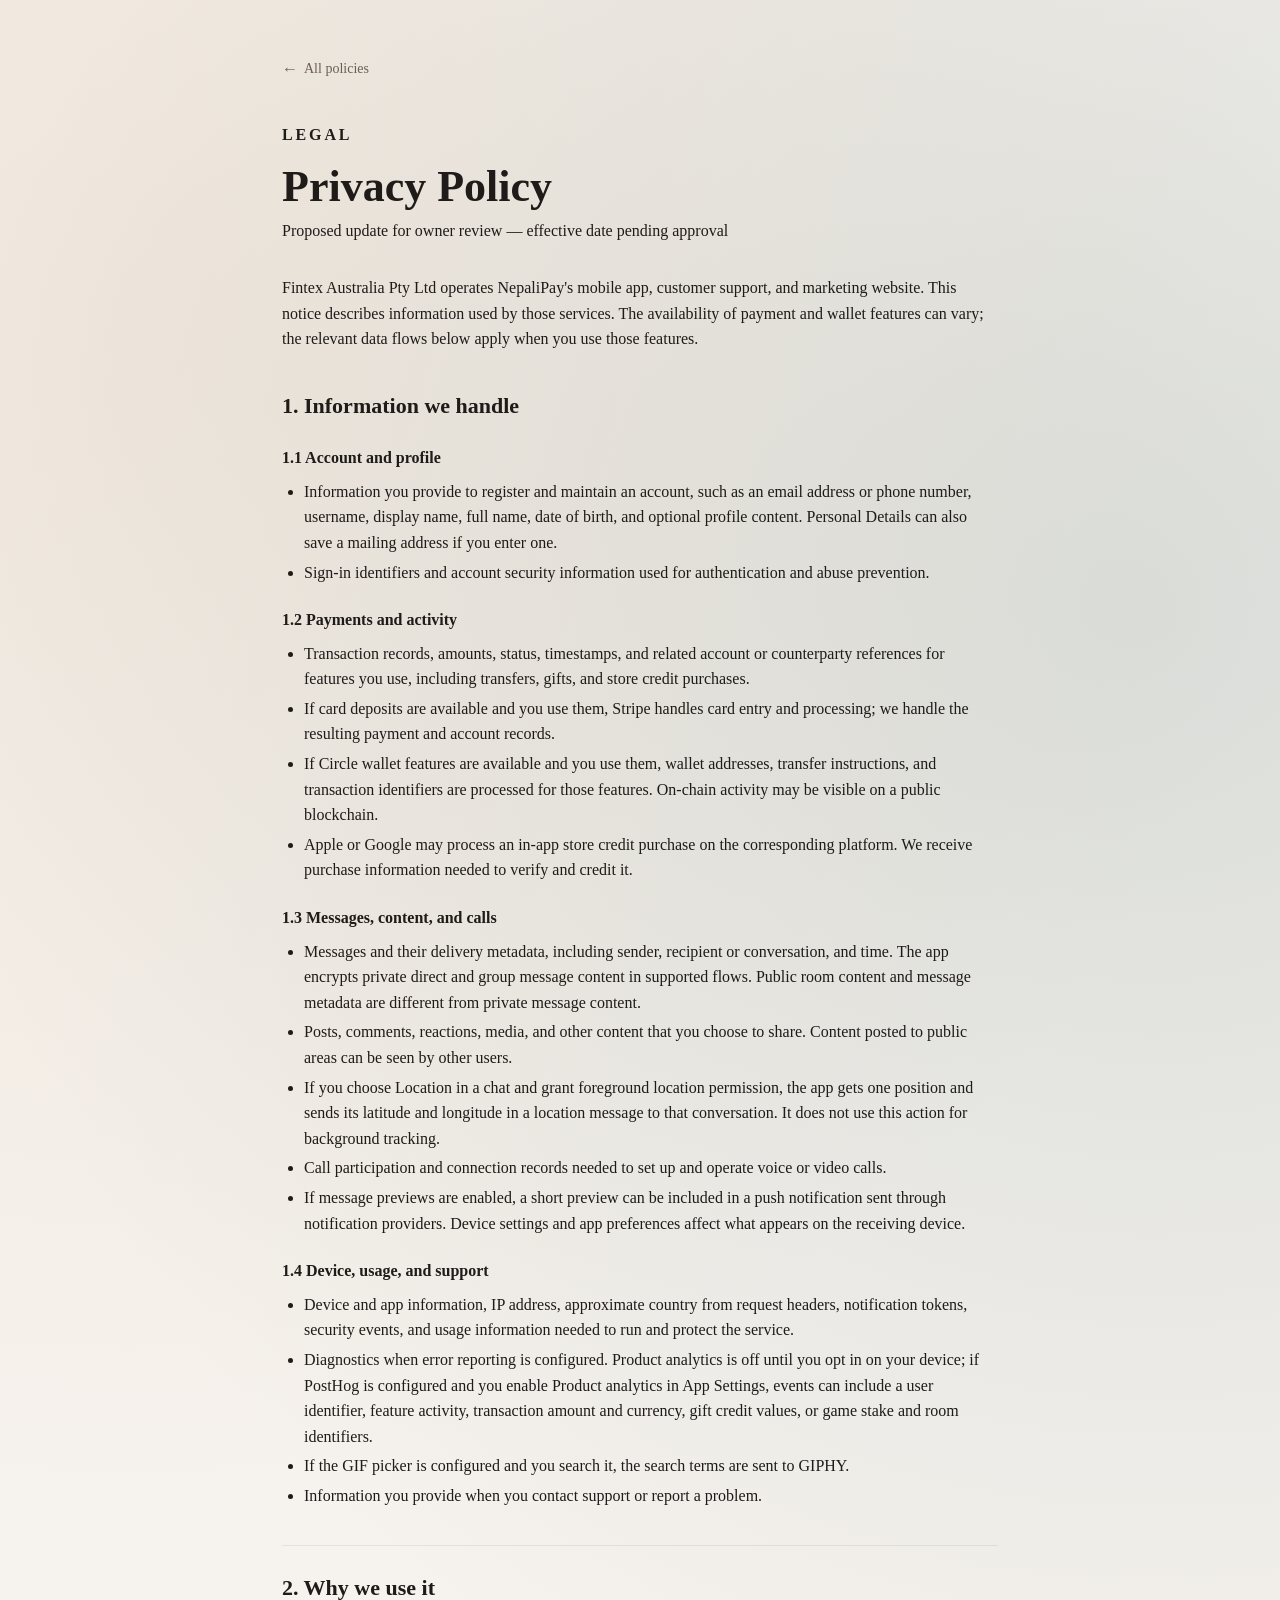
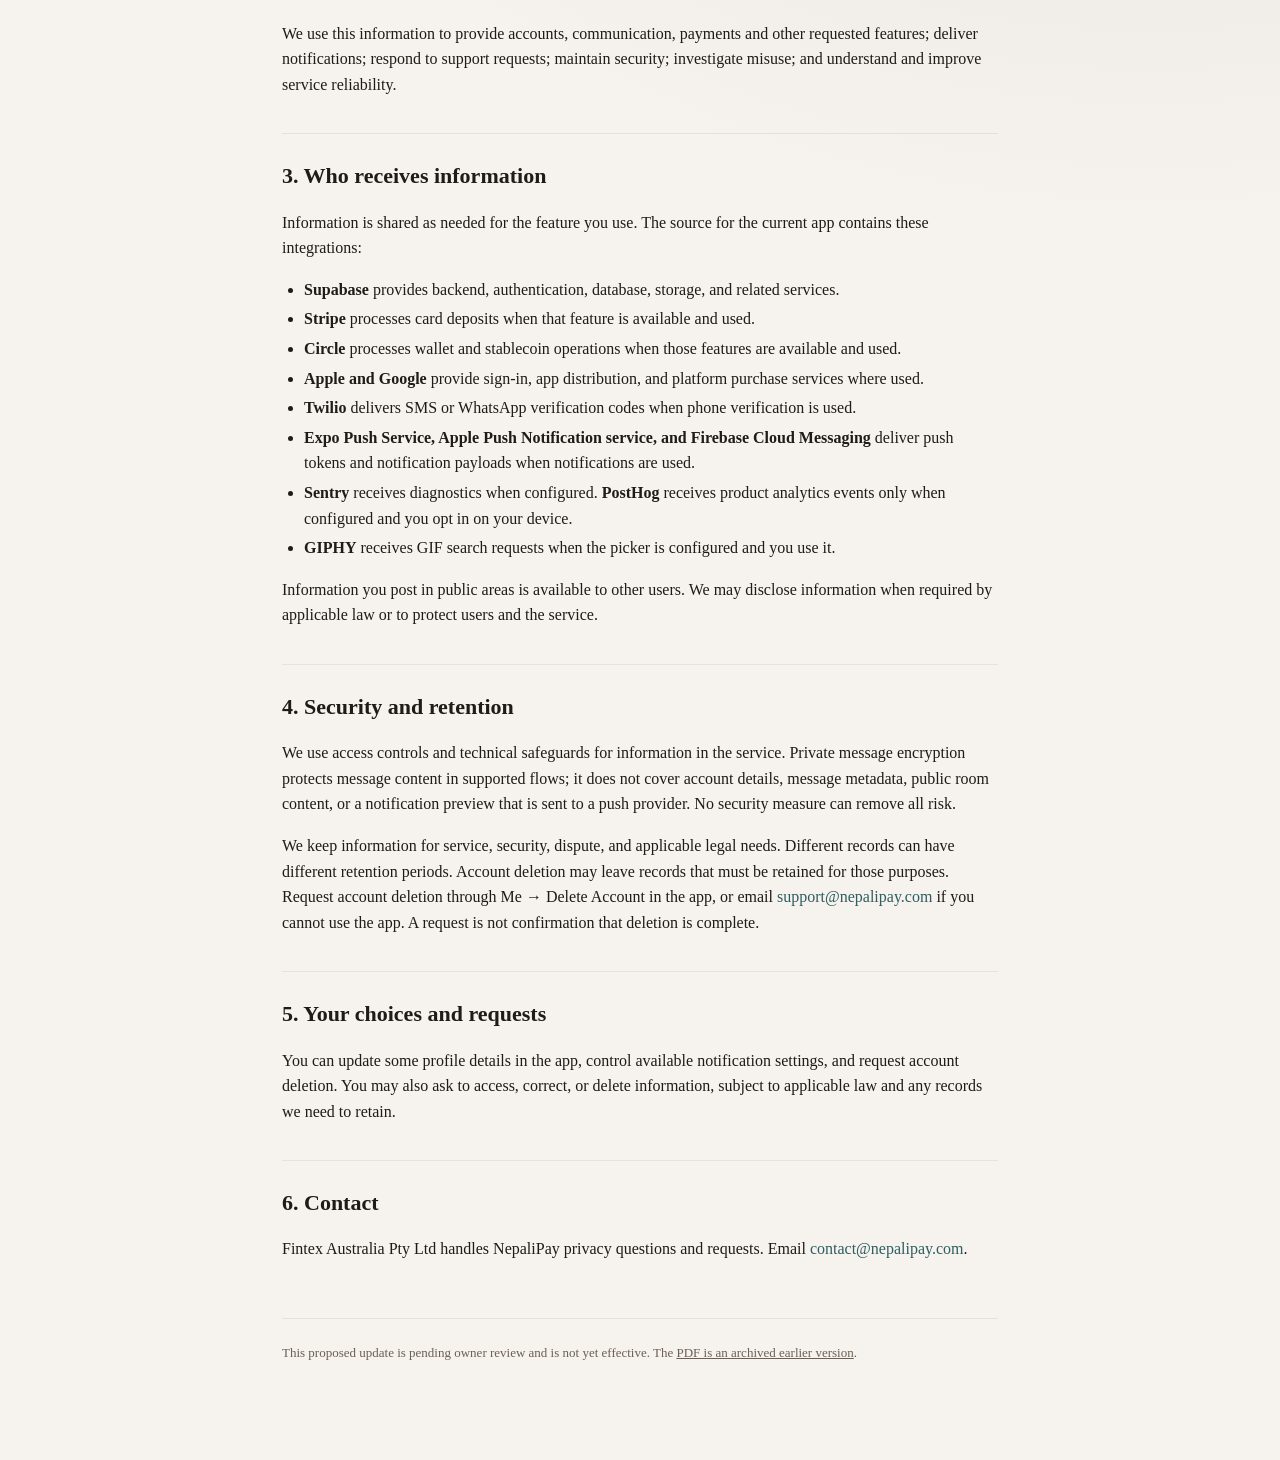
==== privacy.html @ 485facf2 "Disclose address and current release data paths" ====
<!doctype html>
<html lang="en">
  <head>
    <meta charset="utf-8" />
    <meta name="viewport" content="width=device-width, initial-scale=1" />
    <title>Privacy Policy — NepaliPay</title>
    <meta
      name="description"
      content="How NepaliPay handles information in its mobile app and related services."
    />
    <link rel="stylesheet" href="assets/doc.css" />
  </head>
  <body>
    <article class="doc">
      <a href="index.html" class="doc-back">All policies</a>

      <p class="doc-eyebrow">Legal</p>
      <h1>Privacy Policy</h1>
      <p class="doc-meta">Proposed update for owner review — effective date pending approval</p>

      <p>
        Fintex Australia Pty Ltd operates NepaliPay's mobile app, customer support,
        and marketing website.
        This notice describes information used by those services. The availability
        of payment and wallet features can vary; the relevant data flows below
        apply when you use those features.
      </p>

      <h2>1. Information we handle</h2>
      <h3>1.1 Account and profile</h3>
      <ul>
        <li>Information you provide to register and maintain an account, such as an email address or phone number, username, display name, full name, date of birth, and optional profile content. Personal Details can also save a mailing address if you enter one.</li>
        <li>Sign-in identifiers and account security information used for authentication and abuse prevention.</li>
      </ul>

      <h3>1.2 Payments and activity</h3>
      <ul>
        <li>Transaction records, amounts, status, timestamps, and related account or counterparty references for features you use, including transfers, gifts, and store credit purchases.</li>
        <li>If card deposits are available and you use them, Stripe handles card entry and processing; we handle the resulting payment and account records.</li>
        <li>If Circle wallet features are available and you use them, wallet addresses, transfer instructions, and transaction identifiers are processed for those features. On-chain activity may be visible on a public blockchain.</li>
        <li>Apple or Google may process an in-app store credit purchase on the corresponding platform. We receive purchase information needed to verify and credit it.</li>
      </ul>

      <h3>1.3 Messages, content, and calls</h3>
      <ul>
        <li>Messages and their delivery metadata, including sender, recipient or conversation, and time. The app encrypts private direct and group message content in supported flows. Public room content and message metadata are different from private message content.</li>
        <li>Posts, comments, reactions, media, and other content that you choose to share. Content posted to public areas can be seen by other users.</li>
        <li>If you choose Location in a chat and grant foreground location permission, the app gets one position and sends its latitude and longitude in a location message to that conversation. It does not use this action for background tracking.</li>
        <li>Call participation and connection records needed to set up and operate voice or video calls.</li>
        <li>If message previews are enabled, a short preview can be included in a push notification sent through notification providers. Device settings and app preferences affect what appears on the receiving device.</li>
      </ul>

      <h3>1.4 Device, usage, and support</h3>
      <ul>
        <li>Device and app information, IP address, approximate country from request headers, notification tokens, security events, and usage information needed to run and protect the service.</li>
        <li>Diagnostics when error reporting is configured. Product analytics is off until you opt in on your device; if PostHog is configured and you enable Product analytics in App Settings, events can include a user identifier, feature activity, transaction amount and currency, gift credit values, or game stake and room identifiers.</li>
        <li>If the GIF picker is configured and you search it, the search terms are sent to GIPHY.</li>
        <li>Information you provide when you contact support or report a problem.</li>
      </ul>

      <h2>2. Why we use it</h2>
      <p>
        We use this information to provide accounts, communication, payments and
        other requested features; deliver notifications; respond to support
        requests; maintain security; investigate misuse; and understand and
        improve service reliability.
      </p>

      <h2>3. Who receives information</h2>
      <p>
        Information is shared as needed for the feature you use. The source for
        the current app contains these integrations:
      </p>
      <ul>
        <li><strong>Supabase</strong> provides backend, authentication, database, storage, and related services.</li>
        <li><strong>Stripe</strong> processes card deposits when that feature is available and used.</li>
        <li><strong>Circle</strong> processes wallet and stablecoin operations when those features are available and used.</li>
        <li><strong>Apple and Google</strong> provide sign-in, app distribution, and platform purchase services where used.</li>
        <li><strong>Twilio</strong> delivers SMS or WhatsApp verification codes when phone verification is used.</li>
        <li><strong>Expo Push Service, Apple Push Notification service, and Firebase Cloud Messaging</strong> deliver push tokens and notification payloads when notifications are used.</li>
        <li><strong>Sentry</strong> receives diagnostics when configured. <strong>PostHog</strong> receives product analytics events only when configured and you opt in on your device.</li>
        <li><strong>GIPHY</strong> receives GIF search requests when the picker is configured and you use it.</li>
      </ul>
      <p>
        Information you post in public areas is available to other users. We may
        disclose information when required by applicable law or to protect users
        and the service.
      </p>

      <h2>4. Security and retention</h2>
      <p>
        We use access controls and technical safeguards for information in the
        service. Private message encryption protects message content in supported
        flows; it does not cover account details, message metadata, public room
        content, or a notification preview that is sent to a push provider.
        No security measure can remove all risk.
      </p>
      <p>
        We keep information for service, security, dispute, and applicable legal
        needs. Different records can have different retention periods. Account
        deletion may leave records that must be retained for those purposes.
        Request account deletion through Me → Delete Account in the app, or
        email <a href="mailto:support@nepalipay.com">support@nepalipay.com</a>
        if you cannot use the app. A request is not confirmation that deletion
        is complete.
      </p>

      <h2>5. Your choices and requests</h2>
      <p>
        You can update some profile details in the app, control available
        notification settings, and request account deletion. You may also ask
        to access, correct, or delete information, subject to applicable law
        and any records we need to retain.
      </p>

      <h2>6. Contact</h2>
      <p>
        Fintex Australia Pty Ltd handles NepaliPay privacy questions and
        requests. Email <a href="mailto:contact@nepalipay.com">contact@nepalipay.com</a>.
      </p>

      <div class="doc-foot">
        This proposed update is pending owner review and is not yet effective.
        The <a href="PRIVACY_POLICY.pdf">PDF is an archived earlier version</a>.
      </div>
    </article>
  </body>
</html>
---- assets/doc.css ----
/* Shared styles for policy.nepalipay.com pages.
   Match the index.html palette + serif typography so the policy
   subdomain reads like a unified document set. */

:root {
  --bg: #f6f2ed;
  --ink: #1e1b18;
  --muted: #6b5f56;
  --card: #fffaf4;
  --accent: #2f5d62;
  --accent-2: #b47b45;
  --rule: rgba(30, 27, 24, 0.08);
  --shadow: 0 10px 30px rgba(30, 27, 24, 0.12);
  --radius: 16px;
}

* {
  box-sizing: border-box;
}

body {
  margin: 0;
  font-family: "Source Serif 4", "Spectral", "Georgia", serif;
  color: var(--ink);
  background: radial-gradient(circle at 10% 10%, rgba(180, 123, 69, 0.10), transparent 40%),
    radial-gradient(circle at 90% 20%, rgba(47, 93, 98, 0.14), transparent 45%),
    var(--bg);
  min-height: 100vh;
  line-height: 1.6;
}

a {
  color: var(--accent);
  text-decoration: none;
}
a:hover,
a:focus {
  text-decoration: underline;
}

/* Document layout */
.doc {
  max-width: 760px;
  margin: 0 auto;
  padding: 56px 22px 96px;
}

.doc-back {
  display: inline-flex;
  align-items: center;
  gap: 6px;
  color: var(--muted);
  font-size: 14px;
  margin-bottom: 24px;
}
.doc-back::before {
  content: "←";
  font-size: 16px;
}

.doc-eyebrow {
  text-transform: uppercase;
  letter-spacing: 0.18em;
  font-size: 11px;
  color: var(--accent-2);
  font-weight: 600;
}

.doc h1 {
  margin: 12px 0 6px;
  font-size: clamp(30px, 4vw, 44px);
  line-height: 1.1;
}

.doc-meta {
  margin: 0 0 32px;
  color: var(--muted);
  font-size: 14px;
}

.doc h2 {
  margin: 36px 0 12px;
  font-size: 22px;
  border-top: 1px solid var(--rule);
  padding-top: 24px;
}
.doc h2:first-of-type {
  border-top: none;
  padding-top: 0;
}

.doc h3 {
  margin: 22px 0 8px;
  font-size: 16px;
  color: var(--ink);
}

.doc p,
.doc li {
  font-size: 16px;
  color: var(--ink);
}

.doc ul,
.doc ol {
  padding-left: 22px;
  margin: 8px 0 14px;
}

.doc li {
  margin: 4px 0;
}

.doc strong {
  color: var(--ink);
}

.doc blockquote {
  background: var(--card);
  border-left: 3px solid var(--accent-2);
  margin: 24px 0;
  padding: 12px 18px;
}

.doc blockquote p {
  margin: 0;
}

.doc table {
  border-collapse: collapse;
  display: block;
  margin: 14px 0 24px;
  max-width: 100%;
  overflow-x: auto;
  width: max-content;
}

.doc th,
.doc td {
  border: 1px solid var(--rule);
  min-width: 110px;
  padding: 9px 12px;
  text-align: left;
  vertical-align: top;
}

.doc th {
  background: var(--card);
}

.doc td:first-child {
  min-width: 180px;
}

.doc-callout {
  background: var(--card);
  border-radius: var(--radius);
  padding: 18px 20px;
  box-shadow: var(--shadow);
  margin: 24px 0;
}

.doc-callout p {
  margin: 0;
  font-size: 14px;
  color: var(--muted);
}

.doc-foot {
  margin-top: 56px;
  padding-top: 24px;
  border-top: 1px solid var(--rule);
  color: var(--muted);
  font-size: 13px;
}

.doc-foot a {
  color: var(--muted);
  text-decoration: underline;
}

/* Print-friendly: drop the gradient + add page margins */
@media print {
  body {
    background: white;
  }
  .doc-back,
  .doc-foot {
    display: none;
  }
  .doc {
    padding: 0;
  }
  .doc table {
    display: table;
    width: 100%;
  }
}
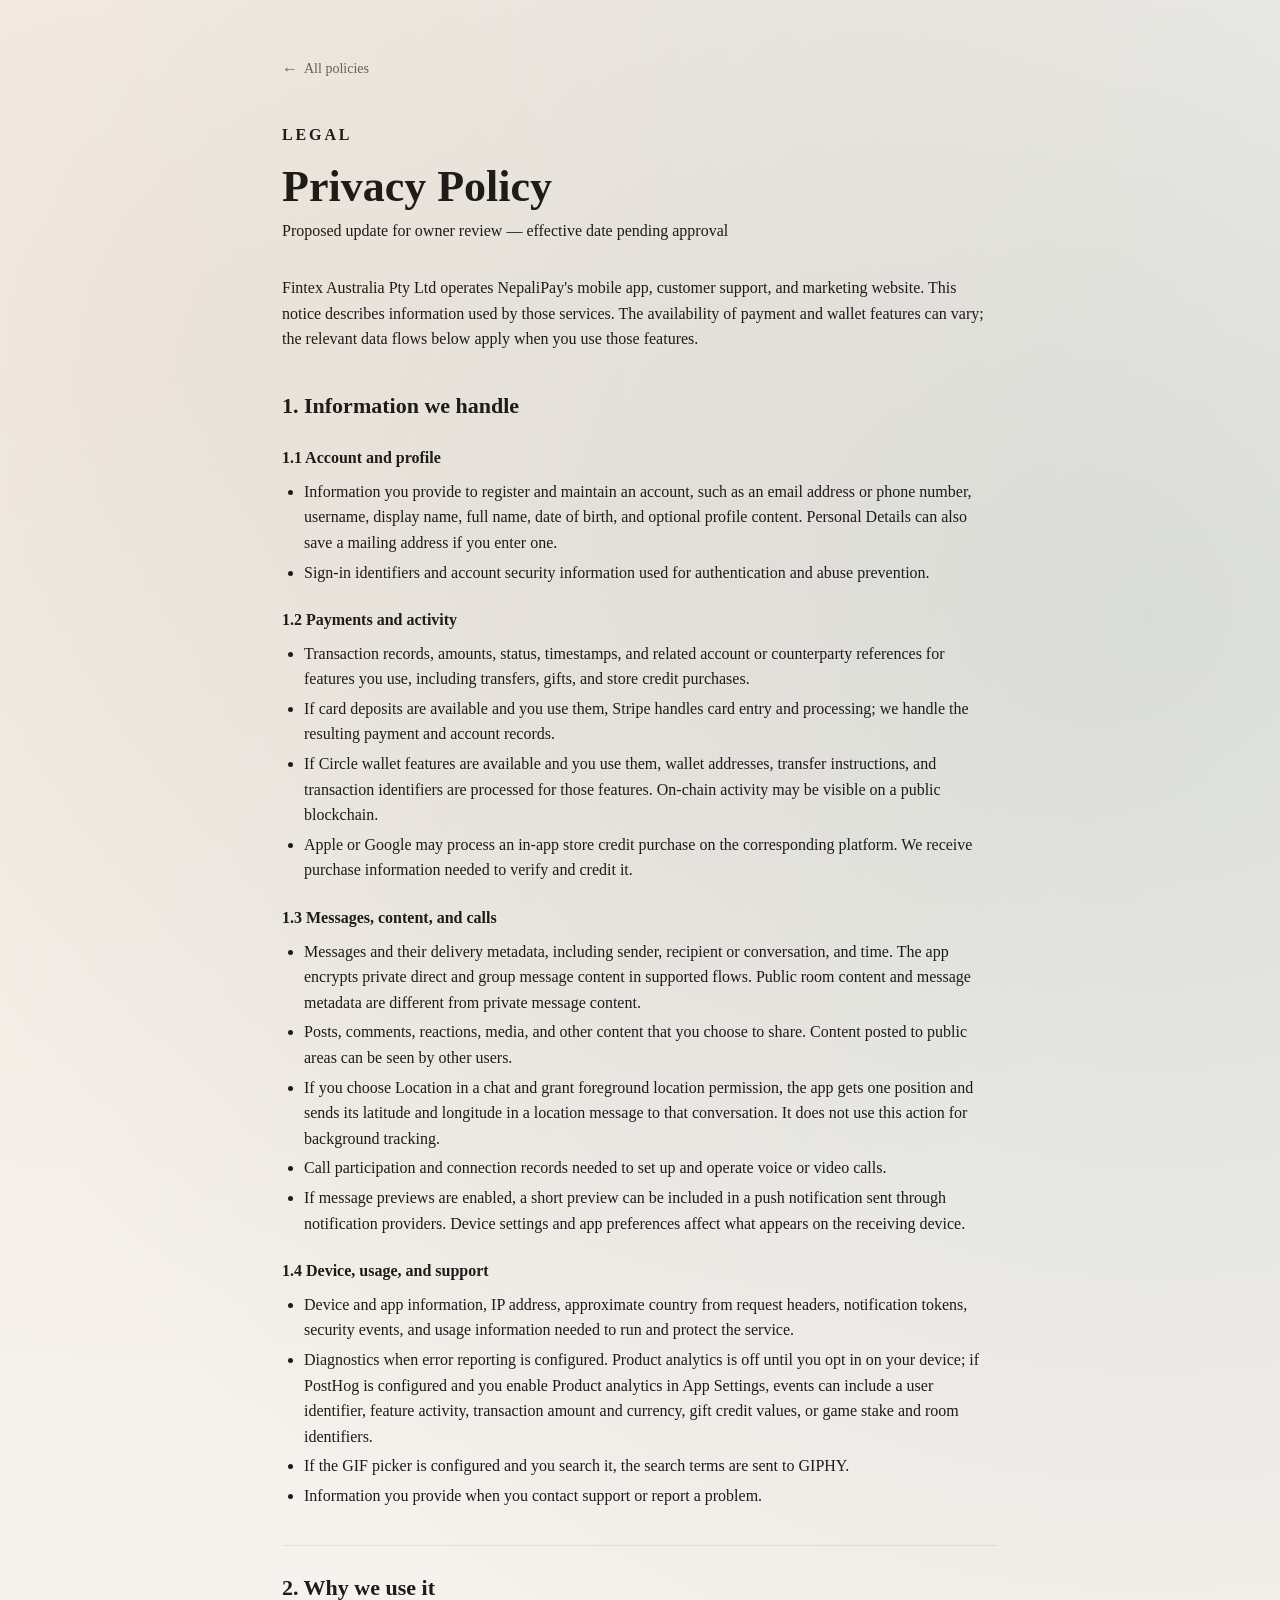
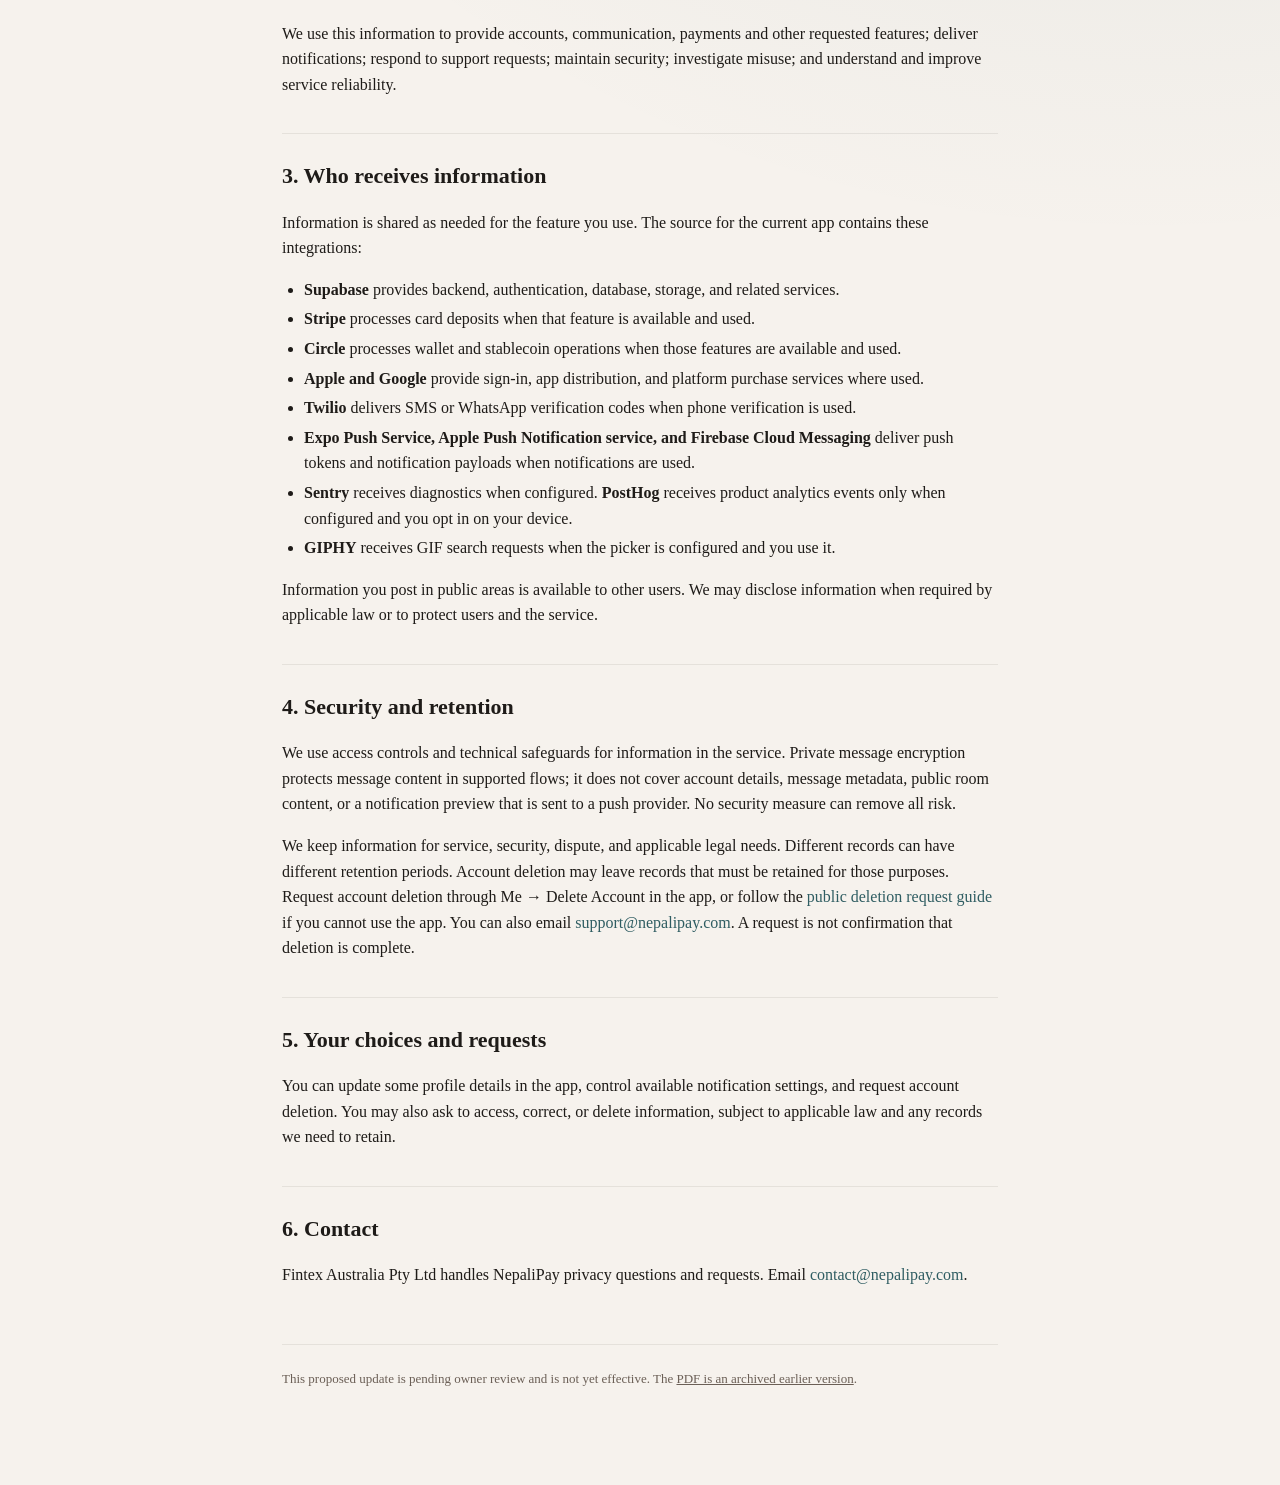
==== commit 1cb43cbb: "docs: link verified deletion request guide" ====
--- a/privacy.html
+++ b/privacy.html
@@ -100,9 +100,10 @@
         needs. Different records can have different retention periods. Account
         deletion may leave records that must be retained for those purposes.
         Request account deletion through Me → Delete Account in the app, or
-        email <a href="mailto:support@nepalipay.com">support@nepalipay.com</a>
-        if you cannot use the app. A request is not confirmation that deletion
-        is complete.
+        follow the <a href="https://www.nepalipay.com/deleteaccount">public deletion request guide</a>
+        if you cannot use the app. You can also email
+        <a href="mailto:support@nepalipay.com">support@nepalipay.com</a>.
+        A request is not confirmation that deletion is complete.
       </p>
 
       <h2>5. Your choices and requests</h2>
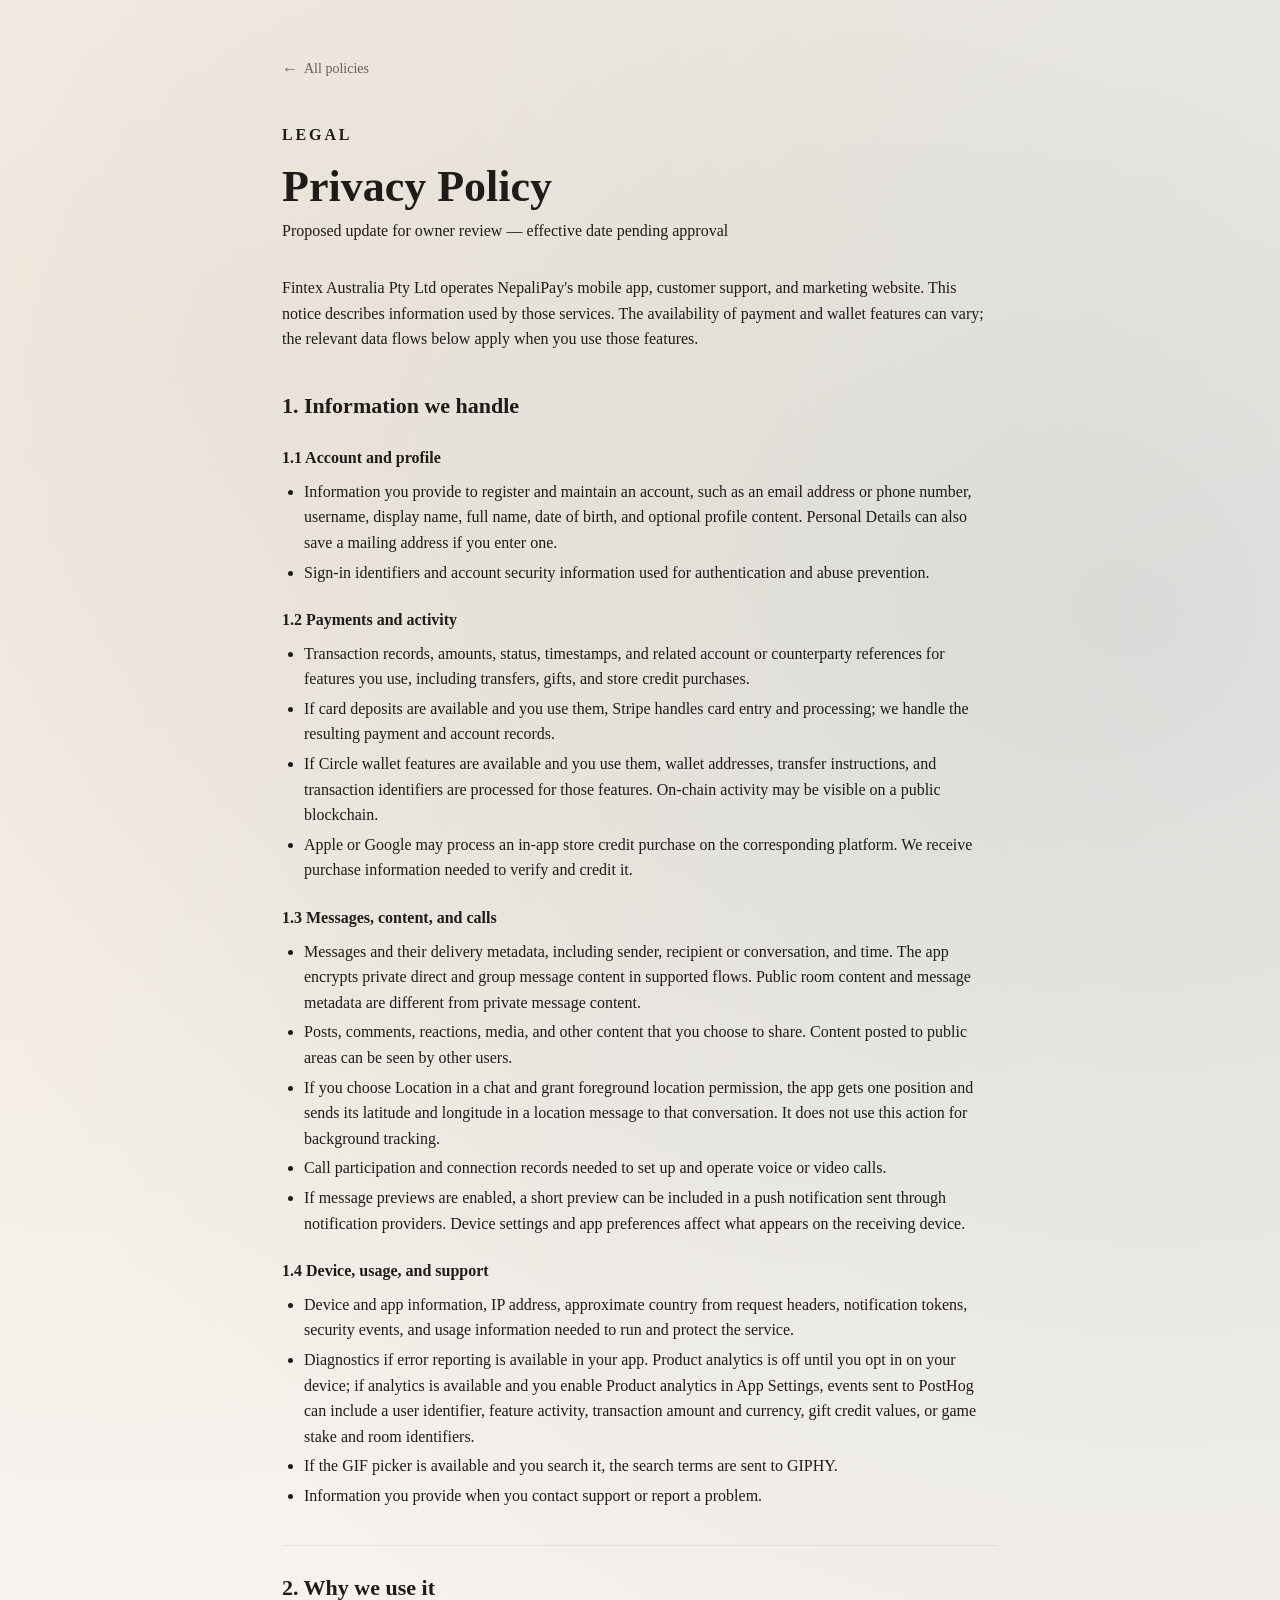
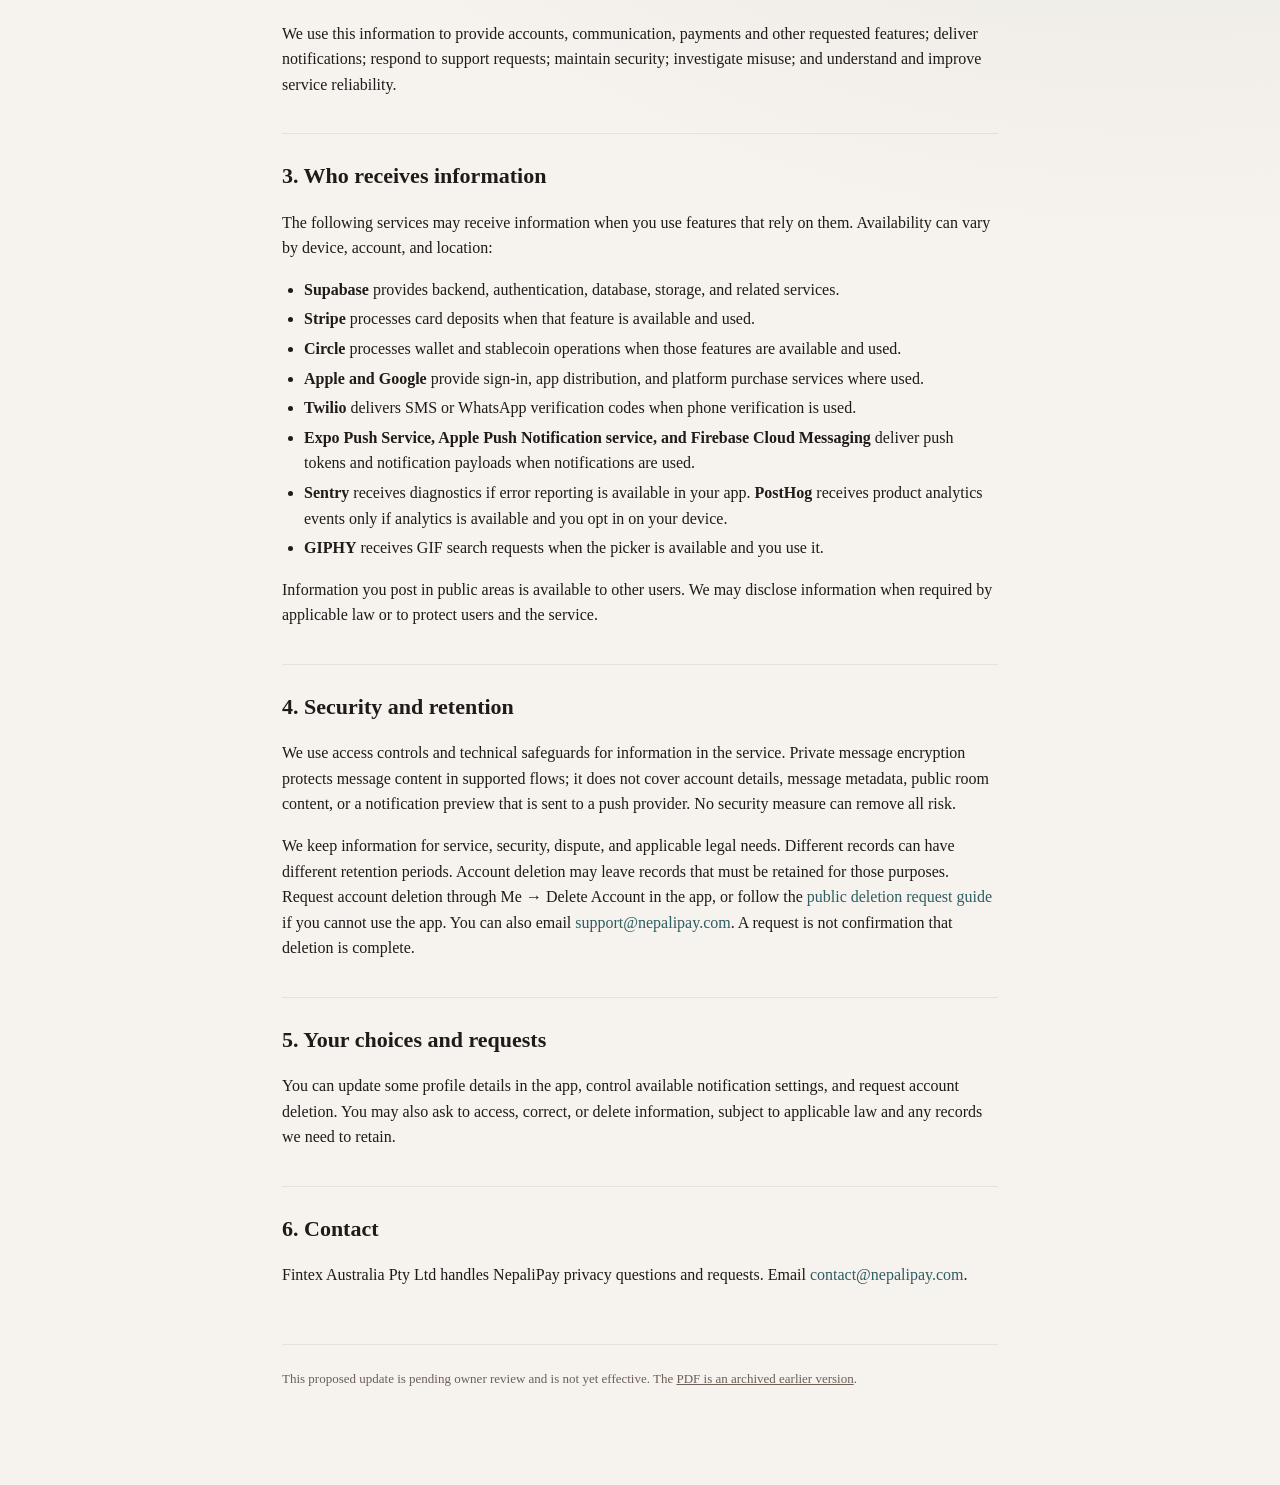
==== commit a282faaf: "Clarify conditional privacy disclosures for readers" ====
--- a/privacy.html
+++ b/privacy.html
@@ -53,8 +53,8 @@
       <h3>1.4 Device, usage, and support</h3>
       <ul>
         <li>Device and app information, IP address, approximate country from request headers, notification tokens, security events, and usage information needed to run and protect the service.</li>
-        <li>Diagnostics when error reporting is configured. Product analytics is off until you opt in on your device; if PostHog is configured and you enable Product analytics in App Settings, events can include a user identifier, feature activity, transaction amount and currency, gift credit values, or game stake and room identifiers.</li>
-        <li>If the GIF picker is configured and you search it, the search terms are sent to GIPHY.</li>
+        <li>Diagnostics if error reporting is available in your app. Product analytics is off until you opt in on your device; if analytics is available and you enable Product analytics in App Settings, events sent to PostHog can include a user identifier, feature activity, transaction amount and currency, gift credit values, or game stake and room identifiers.</li>
+        <li>If the GIF picker is available and you search it, the search terms are sent to GIPHY.</li>
         <li>Information you provide when you contact support or report a problem.</li>
       </ul>
 
@@ -68,8 +68,8 @@
 
       <h2>3. Who receives information</h2>
       <p>
-        Information is shared as needed for the feature you use. The source for
-        the current app contains these integrations:
+        The following services may receive information when you use features
+        that rely on them. Availability can vary by device, account, and location:
       </p>
       <ul>
         <li><strong>Supabase</strong> provides backend, authentication, database, storage, and related services.</li>
@@ -78,8 +78,8 @@
         <li><strong>Apple and Google</strong> provide sign-in, app distribution, and platform purchase services where used.</li>
         <li><strong>Twilio</strong> delivers SMS or WhatsApp verification codes when phone verification is used.</li>
         <li><strong>Expo Push Service, Apple Push Notification service, and Firebase Cloud Messaging</strong> deliver push tokens and notification payloads when notifications are used.</li>
-        <li><strong>Sentry</strong> receives diagnostics when configured. <strong>PostHog</strong> receives product analytics events only when configured and you opt in on your device.</li>
-        <li><strong>GIPHY</strong> receives GIF search requests when the picker is configured and you use it.</li>
+        <li><strong>Sentry</strong> receives diagnostics if error reporting is available in your app. <strong>PostHog</strong> receives product analytics events only if analytics is available and you opt in on your device.</li>
+        <li><strong>GIPHY</strong> receives GIF search requests when the picker is available and you use it.</li>
       </ul>
       <p>
         Information you post in public areas is available to other users. We may
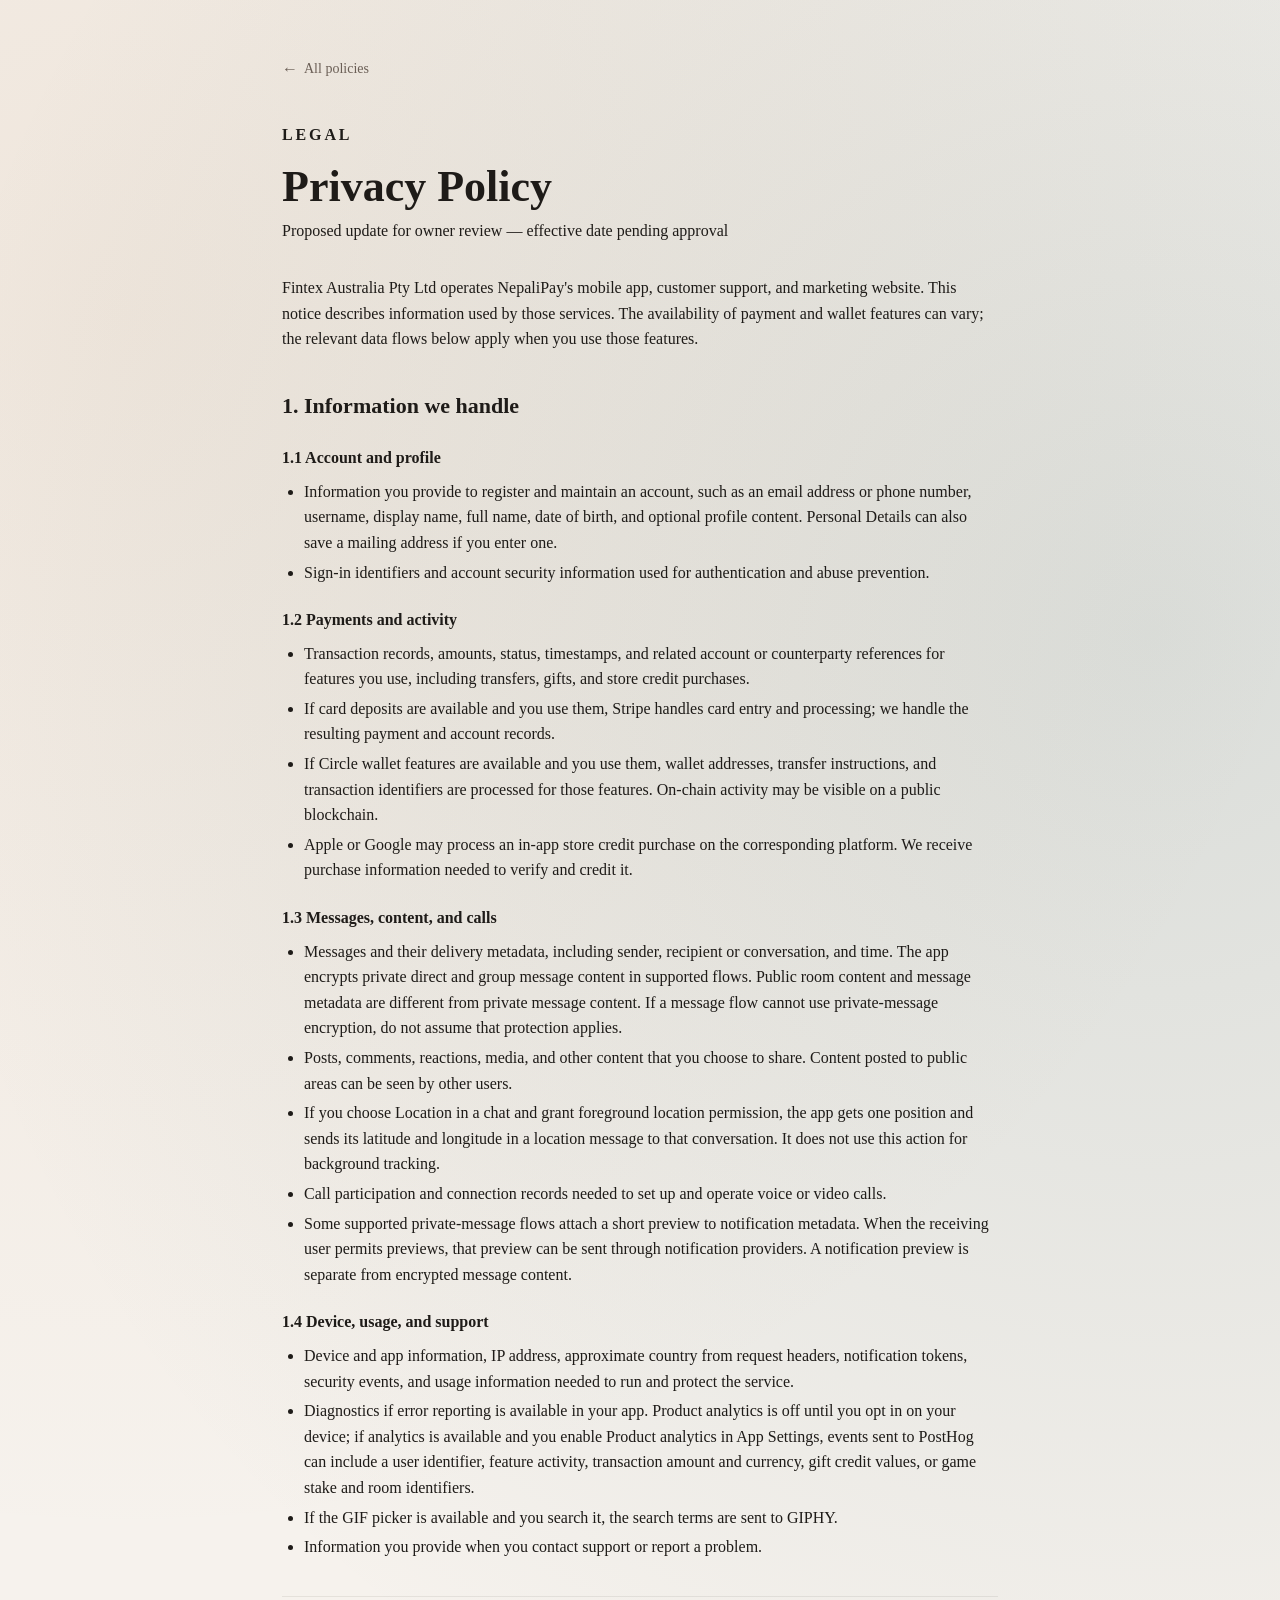
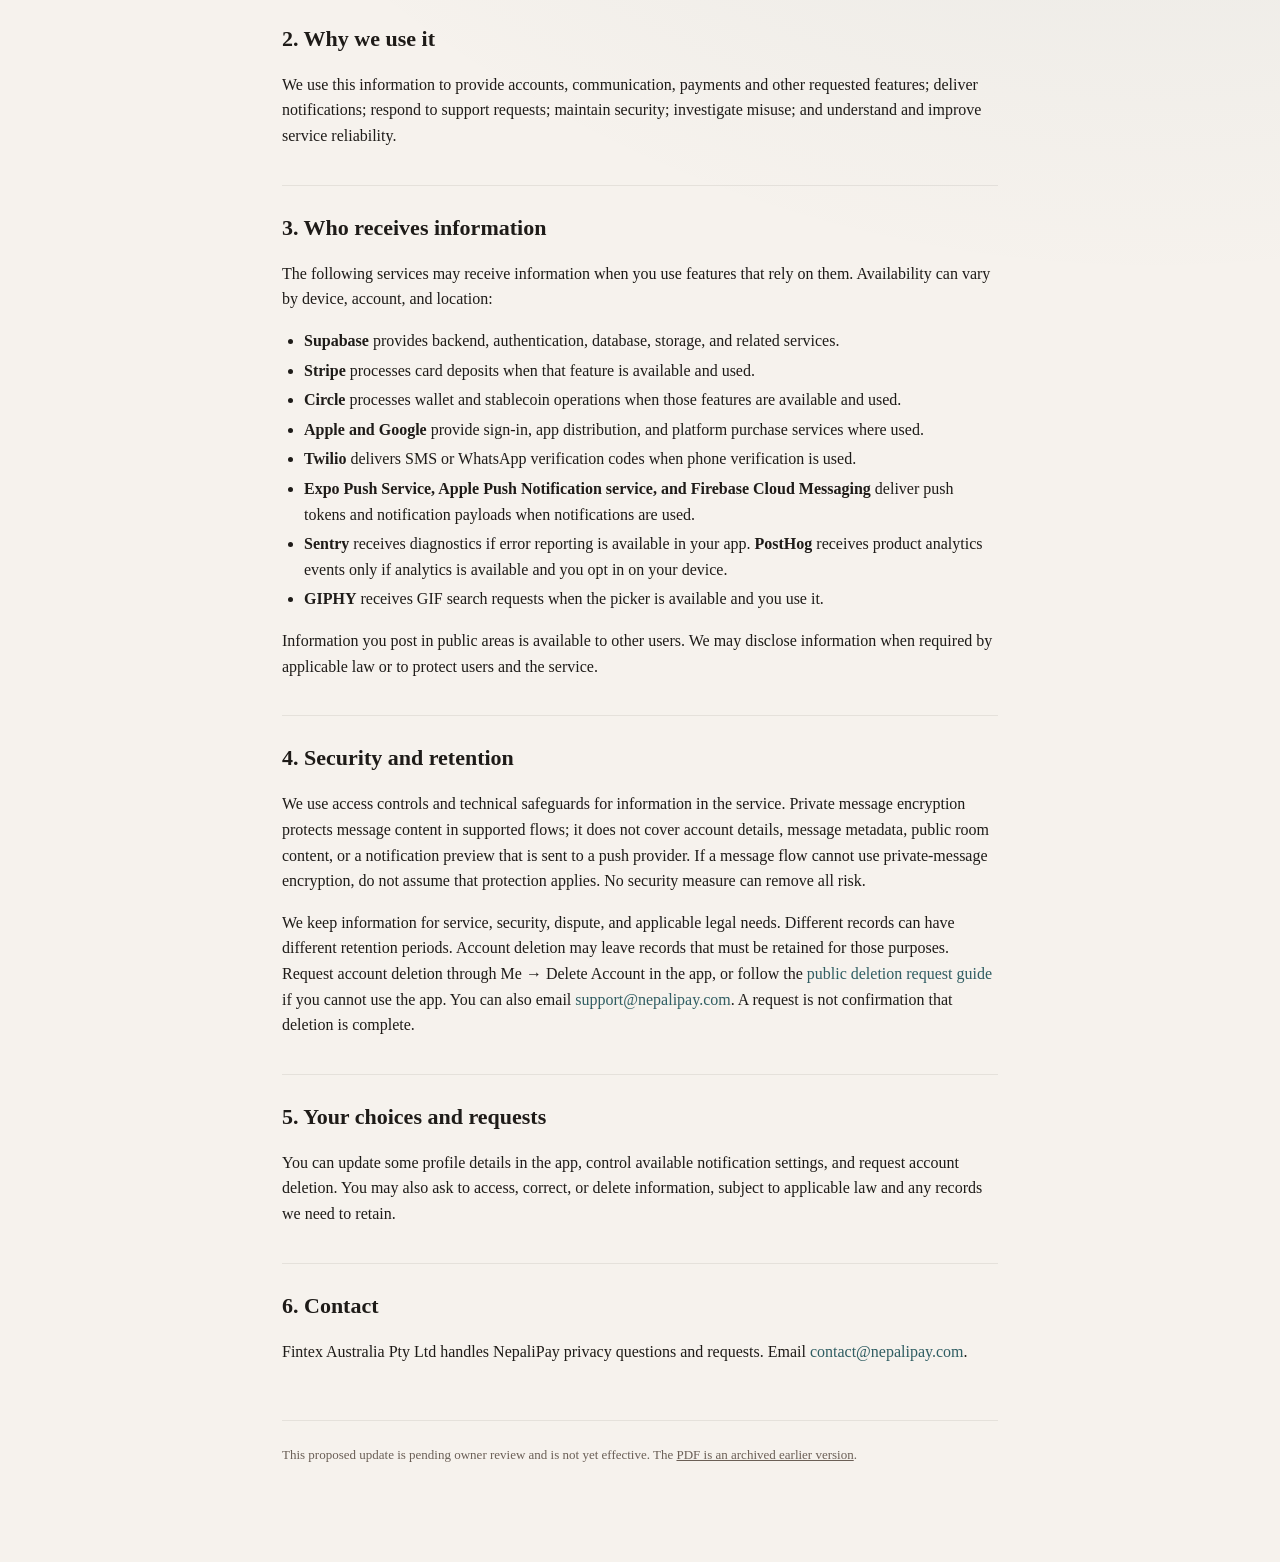
==== commit 66f94dd4: "docs: refine draft privacy notice against release source" ====
--- a/privacy.html
+++ b/privacy.html
@@ -43,11 +43,11 @@
 
       <h3>1.3 Messages, content, and calls</h3>
       <ul>
-        <li>Messages and their delivery metadata, including sender, recipient or conversation, and time. The app encrypts private direct and group message content in supported flows. Public room content and message metadata are different from private message content.</li>
+        <li>Messages and their delivery metadata, including sender, recipient or conversation, and time. The app encrypts private direct and group message content in supported flows. Public room content and message metadata are different from private message content. If a message flow cannot use private-message encryption, do not assume that protection applies.</li>
         <li>Posts, comments, reactions, media, and other content that you choose to share. Content posted to public areas can be seen by other users.</li>
         <li>If you choose Location in a chat and grant foreground location permission, the app gets one position and sends its latitude and longitude in a location message to that conversation. It does not use this action for background tracking.</li>
         <li>Call participation and connection records needed to set up and operate voice or video calls.</li>
-        <li>If message previews are enabled, a short preview can be included in a push notification sent through notification providers. Device settings and app preferences affect what appears on the receiving device.</li>
+        <li>Some supported private-message flows attach a short preview to notification metadata. When the receiving user permits previews, that preview can be sent through notification providers. A notification preview is separate from encrypted message content.</li>
       </ul>
 
       <h3>1.4 Device, usage, and support</h3>
@@ -92,7 +92,9 @@
         We use access controls and technical safeguards for information in the
         service. Private message encryption protects message content in supported
         flows; it does not cover account details, message metadata, public room
-        content, or a notification preview that is sent to a push provider.
+        content, or a notification preview that is sent to a push provider. If a
+        message flow cannot use private-message encryption, do not assume that
+        protection applies.
         No security measure can remove all risk.
       </p>
       <p>
@@ -100,7 +102,7 @@
         needs. Different records can have different retention periods. Account
         deletion may leave records that must be retained for those purposes.
         Request account deletion through Me → Delete Account in the app, or
-        follow the <a href="https://www.nepalipay.com/deleteaccount">public deletion request guide</a>
+        follow the <a href="https://nepalipay.com/deleteaccount">public deletion request guide</a>
         if you cannot use the app. You can also email
         <a href="mailto:support@nepalipay.com">support@nepalipay.com</a>.
         A request is not confirmation that deletion is complete.
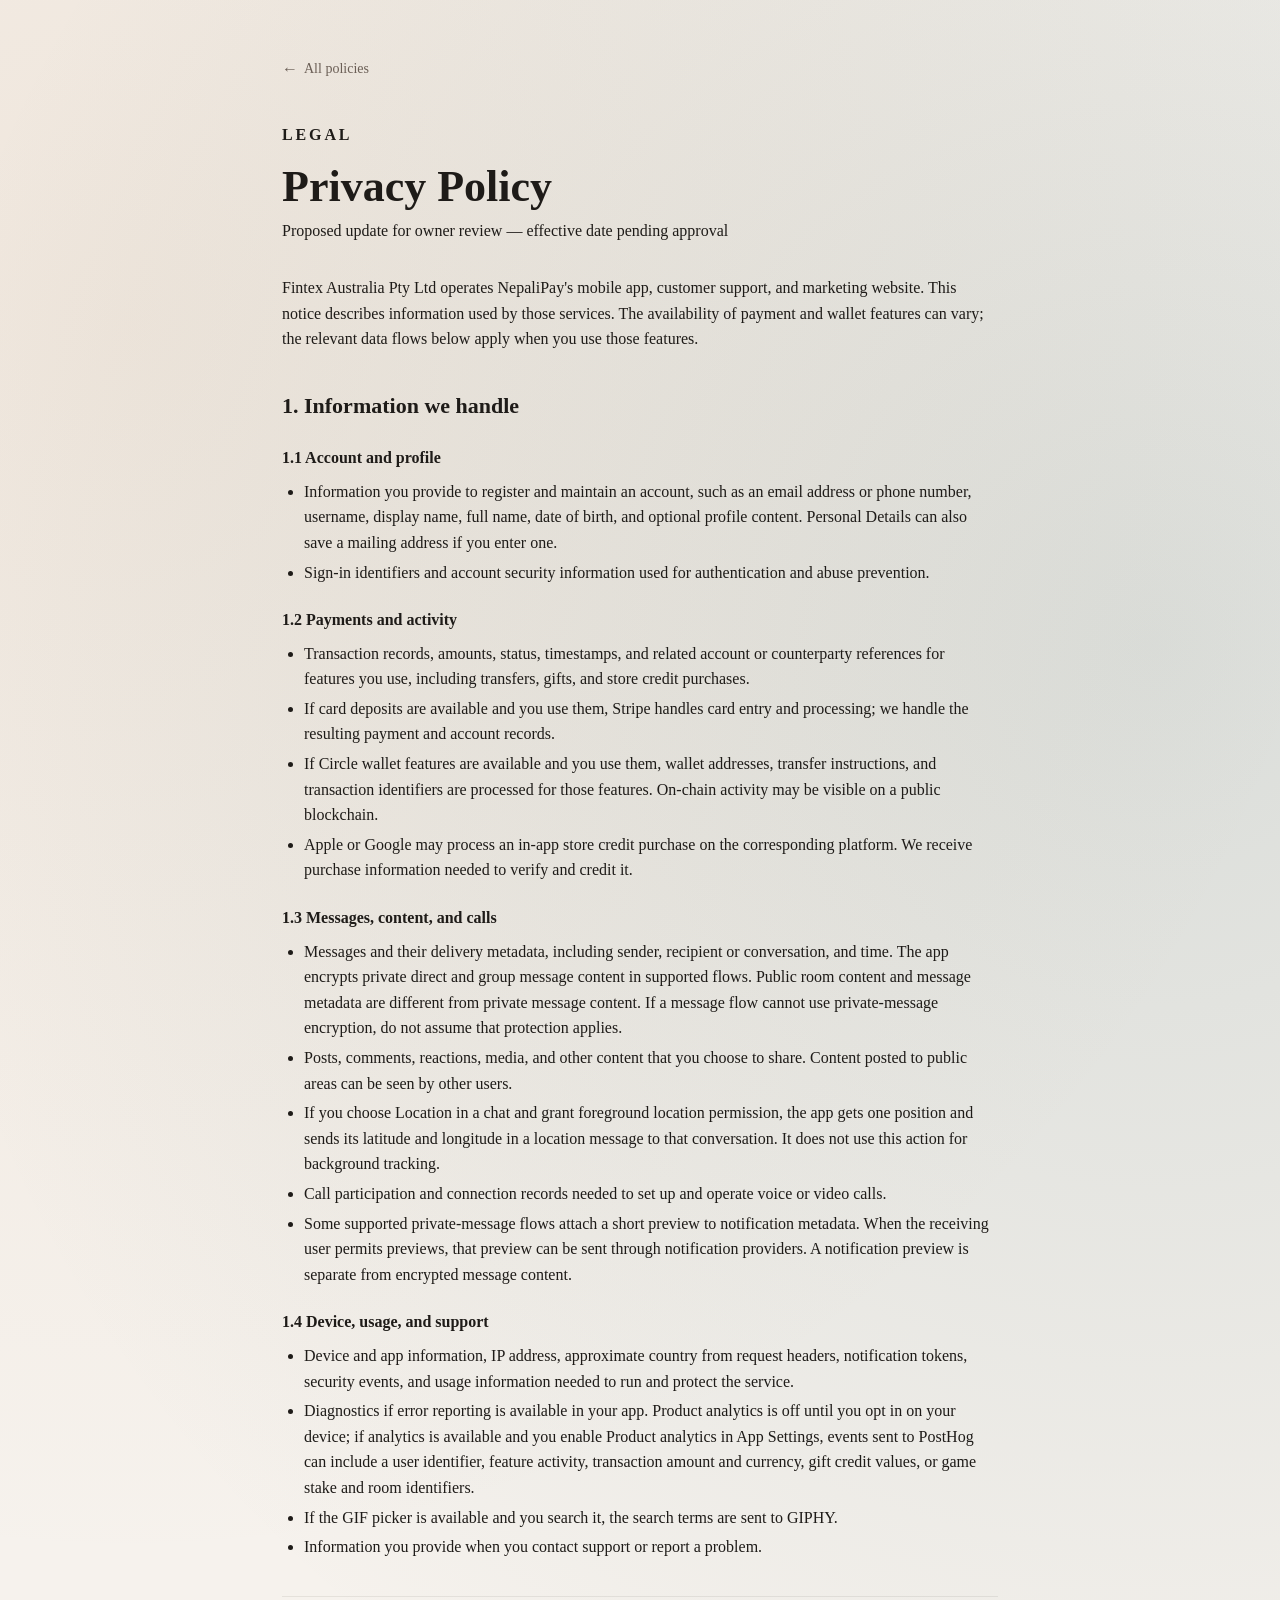
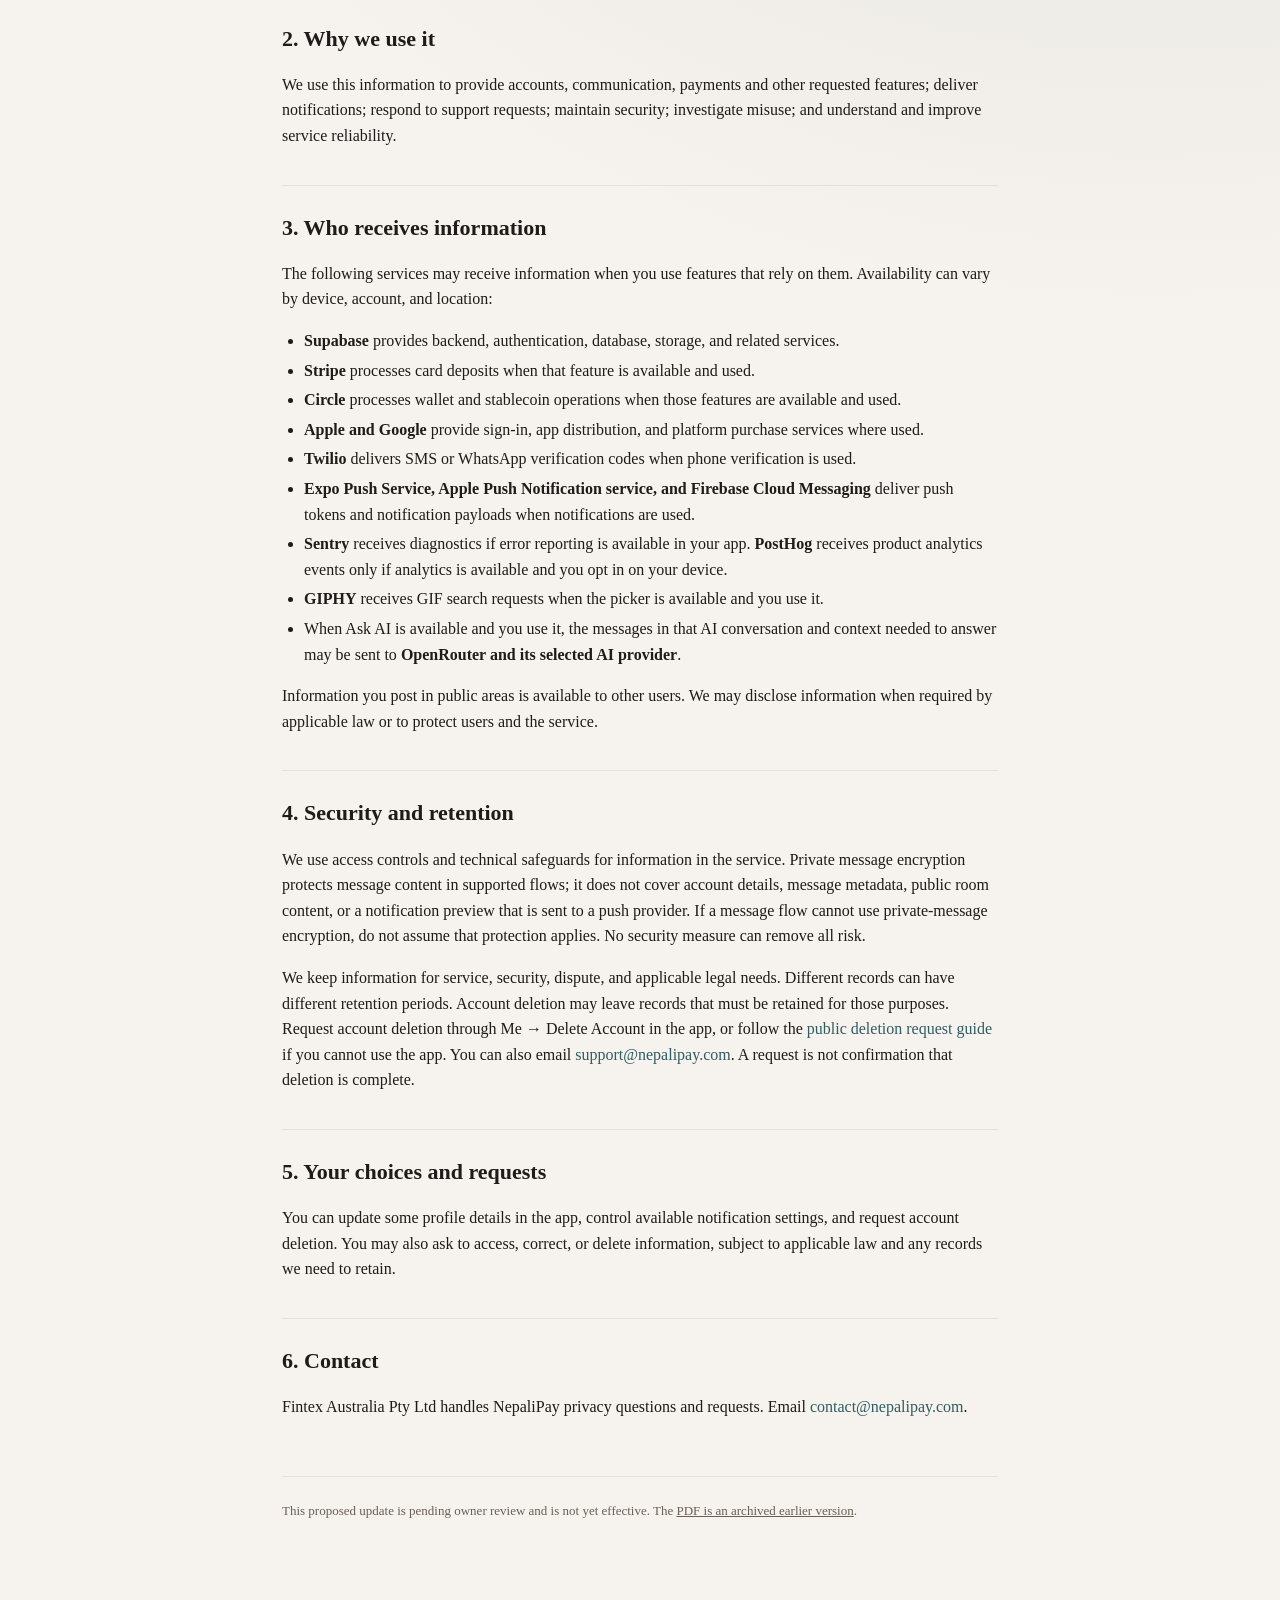
==== commit f0200021: "fix: clarify Ask AI provider context" ====
--- a/privacy.html
+++ b/privacy.html
@@ -80,6 +80,7 @@
         <li><strong>Expo Push Service, Apple Push Notification service, and Firebase Cloud Messaging</strong> deliver push tokens and notification payloads when notifications are used.</li>
         <li><strong>Sentry</strong> receives diagnostics if error reporting is available in your app. <strong>PostHog</strong> receives product analytics events only if analytics is available and you opt in on your device.</li>
         <li><strong>GIPHY</strong> receives GIF search requests when the picker is available and you use it.</li>
+        <li>When Ask AI is available and you use it, the messages in that AI conversation and context needed to answer may be sent to <strong>OpenRouter and its selected AI provider</strong>.</li>
       </ul>
       <p>
         Information you post in public areas is available to other users. We may
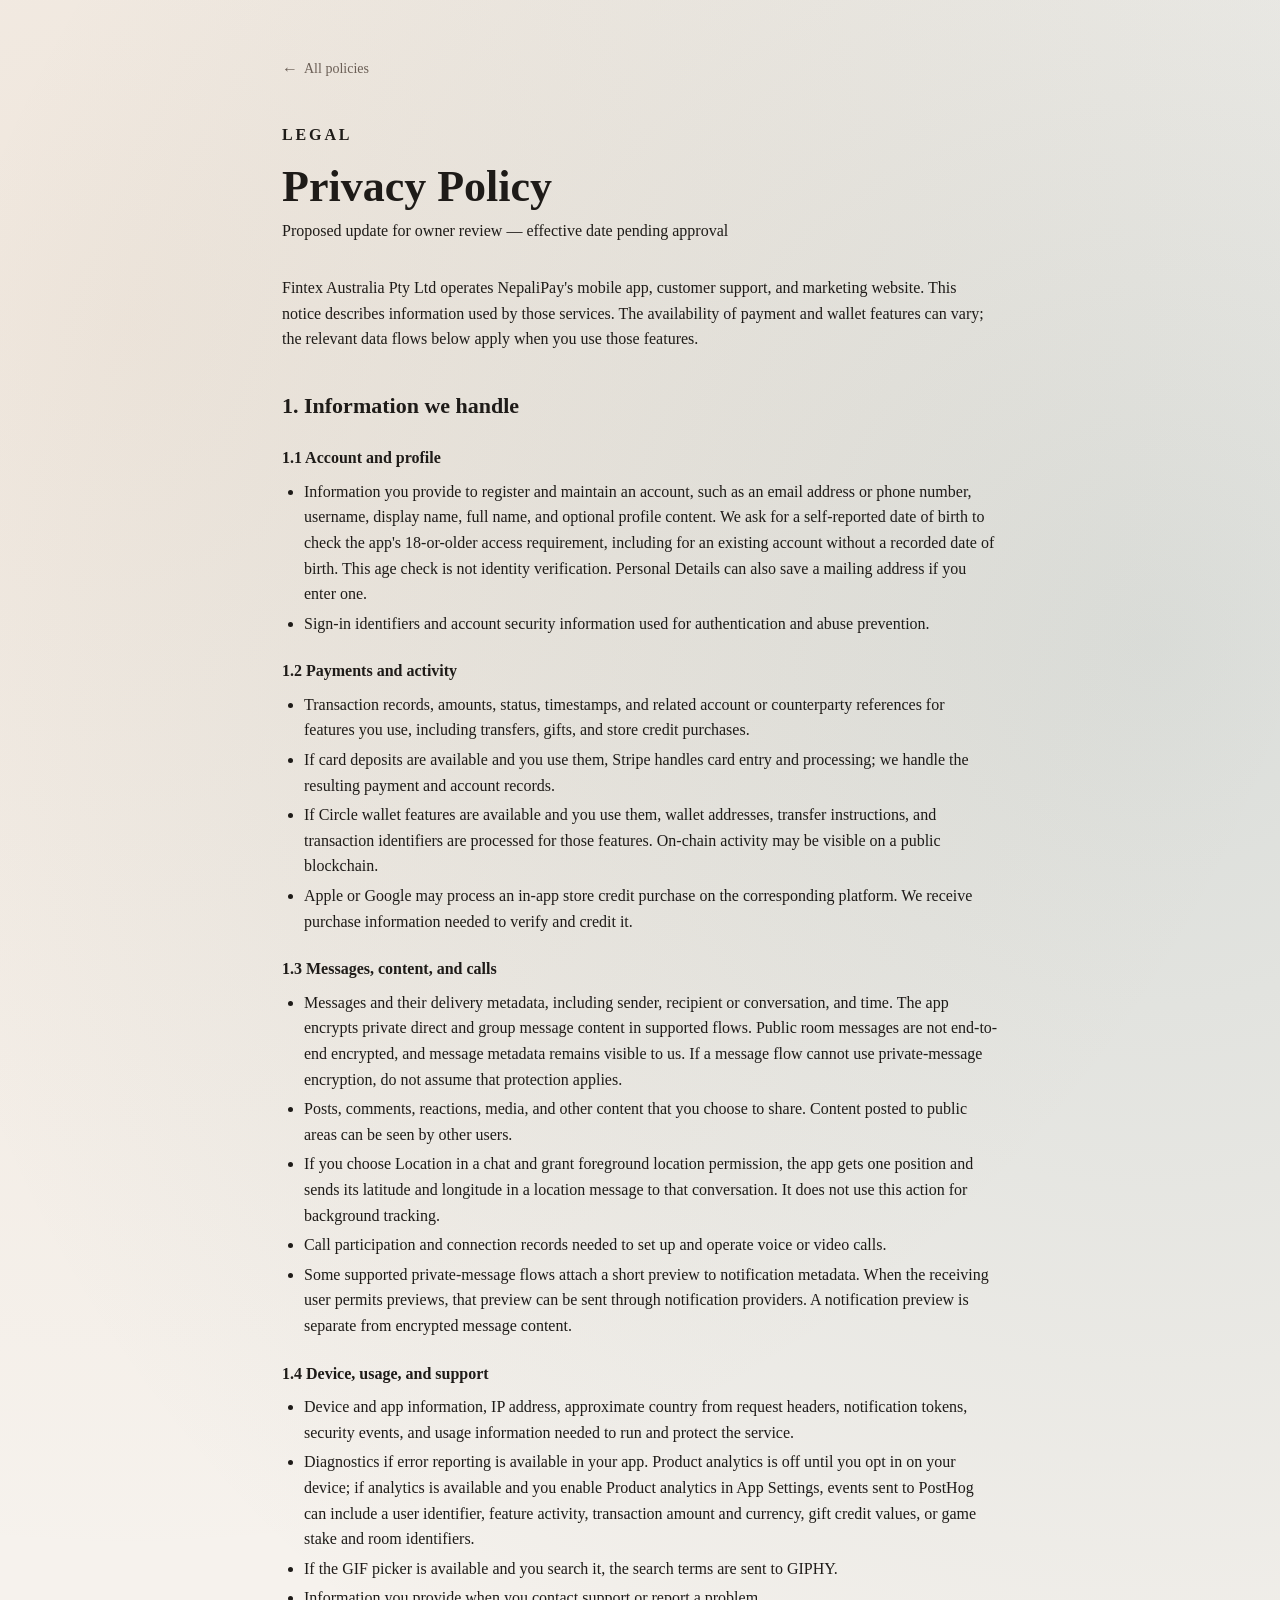
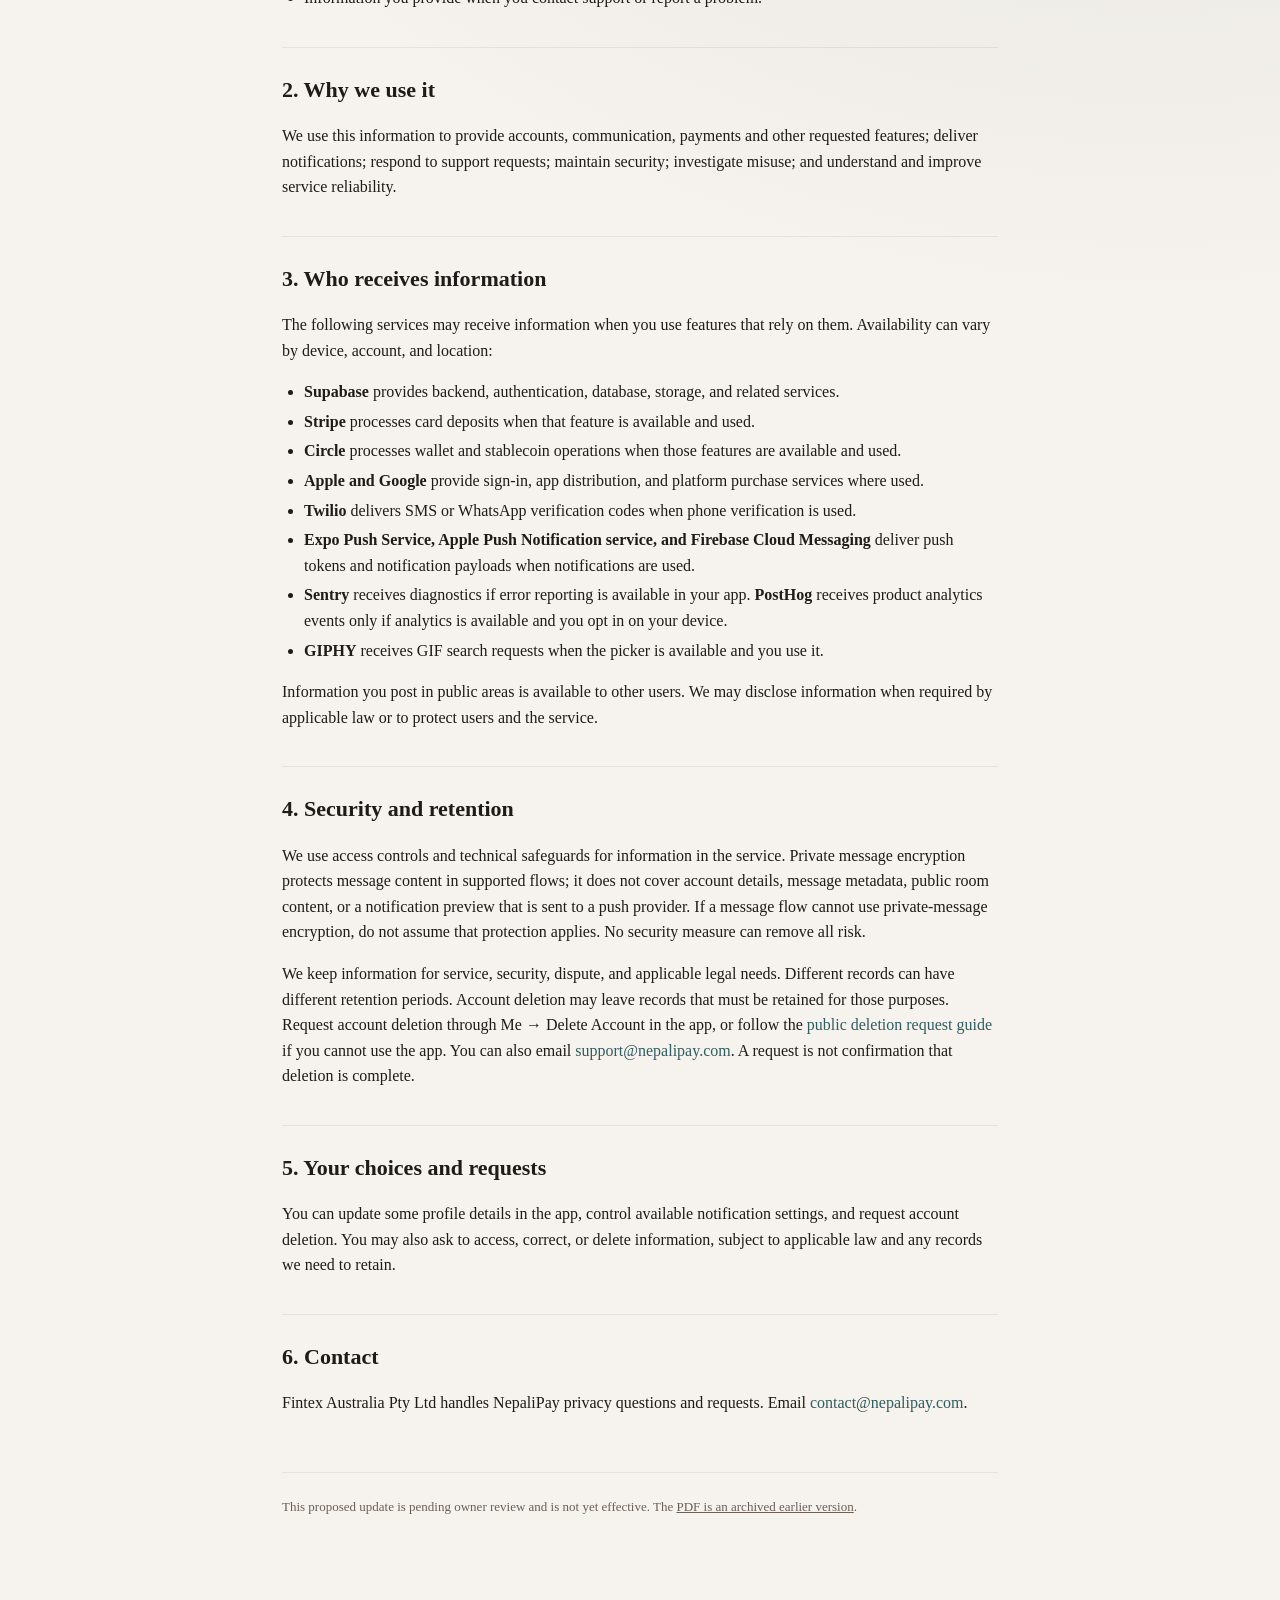
==== commit 7d9503d8: "Clarify adult privacy disclosure and defer inactive AI" ====
--- a/privacy.html
+++ b/privacy.html
@@ -29,7 +29,7 @@
       <h2>1. Information we handle</h2>
       <h3>1.1 Account and profile</h3>
       <ul>
-        <li>Information you provide to register and maintain an account, such as an email address or phone number, username, display name, full name, date of birth, and optional profile content. Personal Details can also save a mailing address if you enter one.</li>
+        <li>Information you provide to register and maintain an account, such as an email address or phone number, username, display name, full name, and optional profile content. We ask for a self-reported date of birth to check the app's 18-or-older access requirement, including for an existing account without a recorded date of birth. This age check is not identity verification. Personal Details can also save a mailing address if you enter one.</li>
         <li>Sign-in identifiers and account security information used for authentication and abuse prevention.</li>
       </ul>
 
@@ -43,7 +43,7 @@
 
       <h3>1.3 Messages, content, and calls</h3>
       <ul>
-        <li>Messages and their delivery metadata, including sender, recipient or conversation, and time. The app encrypts private direct and group message content in supported flows. Public room content and message metadata are different from private message content. If a message flow cannot use private-message encryption, do not assume that protection applies.</li>
+        <li>Messages and their delivery metadata, including sender, recipient or conversation, and time. The app encrypts private direct and group message content in supported flows. Public room messages are not end-to-end encrypted, and message metadata remains visible to us. If a message flow cannot use private-message encryption, do not assume that protection applies.</li>
         <li>Posts, comments, reactions, media, and other content that you choose to share. Content posted to public areas can be seen by other users.</li>
         <li>If you choose Location in a chat and grant foreground location permission, the app gets one position and sends its latitude and longitude in a location message to that conversation. It does not use this action for background tracking.</li>
         <li>Call participation and connection records needed to set up and operate voice or video calls.</li>
@@ -80,7 +80,6 @@
         <li><strong>Expo Push Service, Apple Push Notification service, and Firebase Cloud Messaging</strong> deliver push tokens and notification payloads when notifications are used.</li>
         <li><strong>Sentry</strong> receives diagnostics if error reporting is available in your app. <strong>PostHog</strong> receives product analytics events only if analytics is available and you opt in on your device.</li>
         <li><strong>GIPHY</strong> receives GIF search requests when the picker is available and you use it.</li>
-        <li>When Ask AI is available and you use it, the messages in that AI conversation and context needed to answer may be sent to <strong>OpenRouter and its selected AI provider</strong>.</li>
       </ul>
       <p>
         Information you post in public areas is available to other users. We may
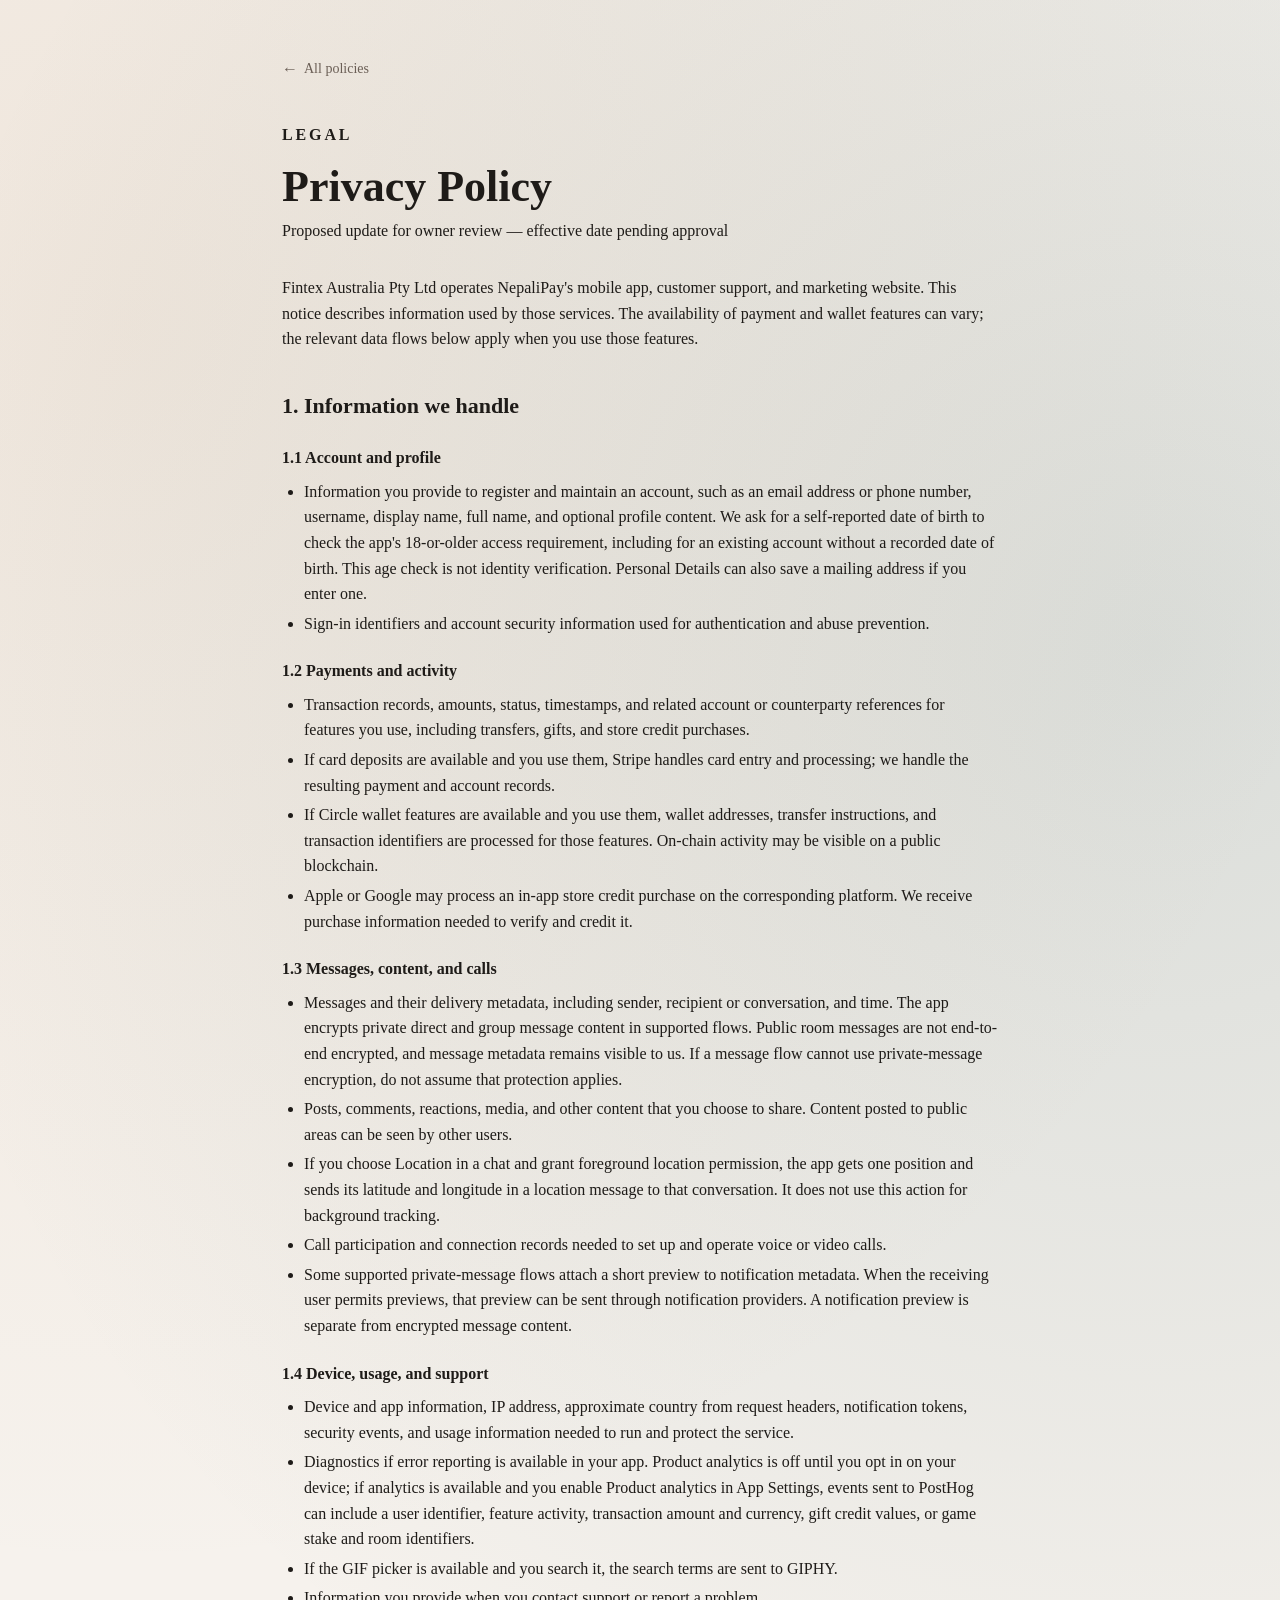
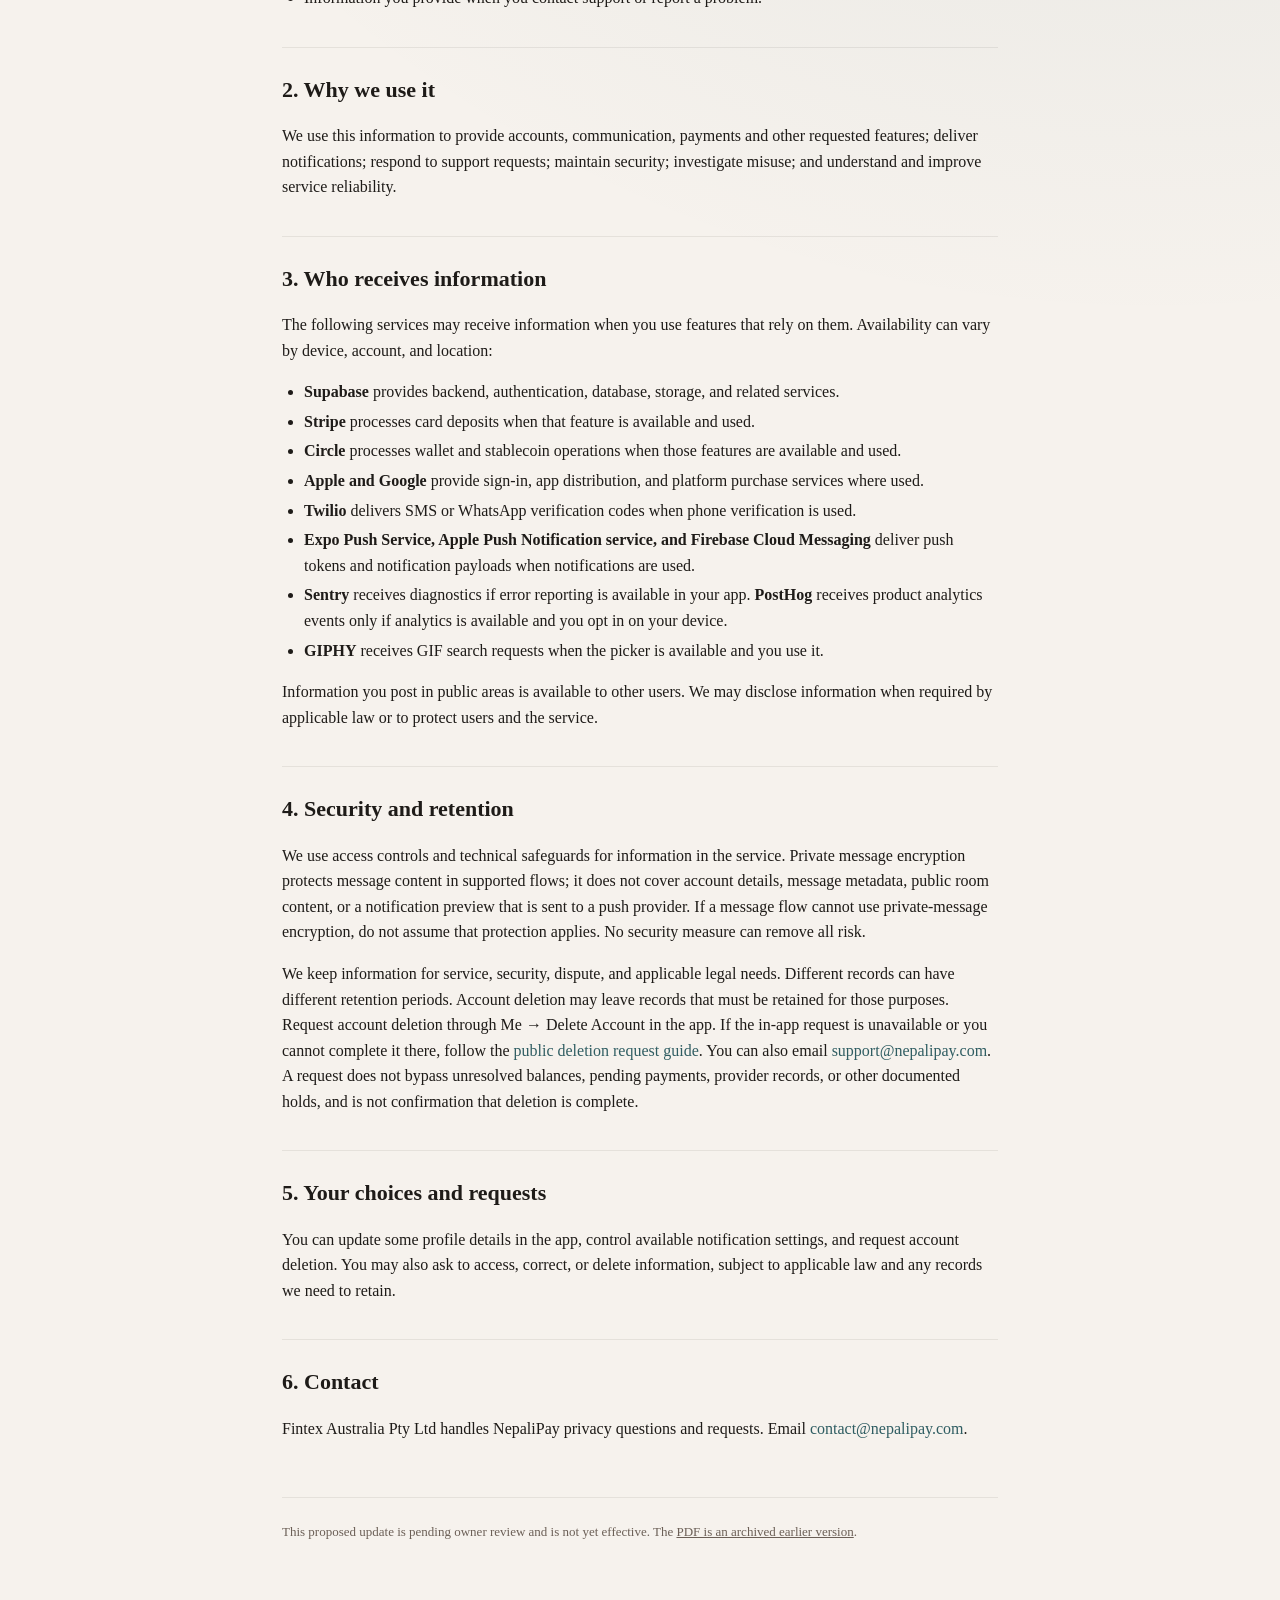
==== commit 783db46c: "Clarify alternate deletion request guide and retained holds" ====
--- a/privacy.html
+++ b/privacy.html
@@ -101,11 +101,14 @@
         We keep information for service, security, dispute, and applicable legal
         needs. Different records can have different retention periods. Account
         deletion may leave records that must be retained for those purposes.
-        Request account deletion through Me → Delete Account in the app, or
-        follow the <a href="https://nepalipay.com/deleteaccount">public deletion request guide</a>
-        if you cannot use the app. You can also email
+        Request account deletion through Me → Delete Account in the app. If the
+        in-app request is unavailable or you cannot complete it there, follow the
+        <a href="https://nepalipay.com/deleteaccount">public deletion request guide</a>.
+        You can also email
         <a href="mailto:support@nepalipay.com">support@nepalipay.com</a>.
-        A request is not confirmation that deletion is complete.
+        A request does not bypass unresolved balances, pending payments, provider
+        records, or other documented holds, and is not confirmation that deletion
+        is complete.
       </p>
 
       <h2>5. Your choices and requests</h2>
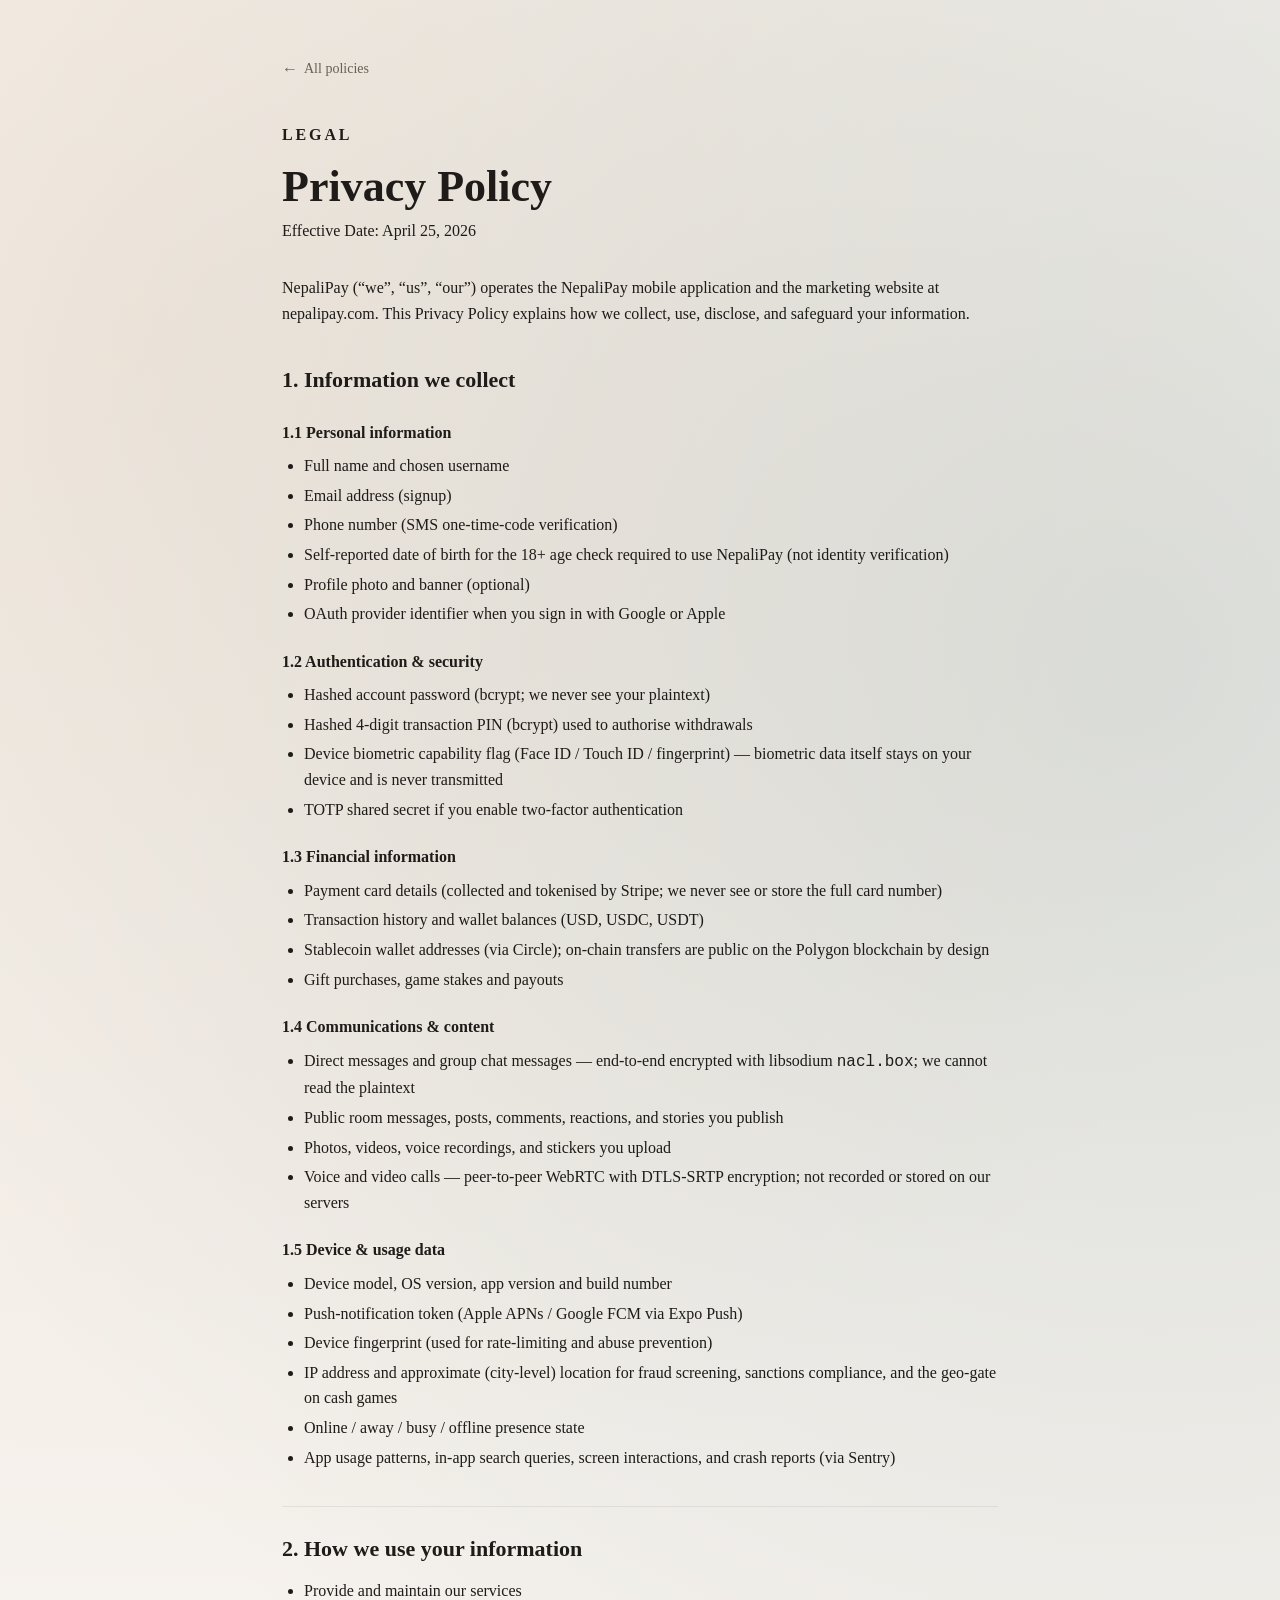
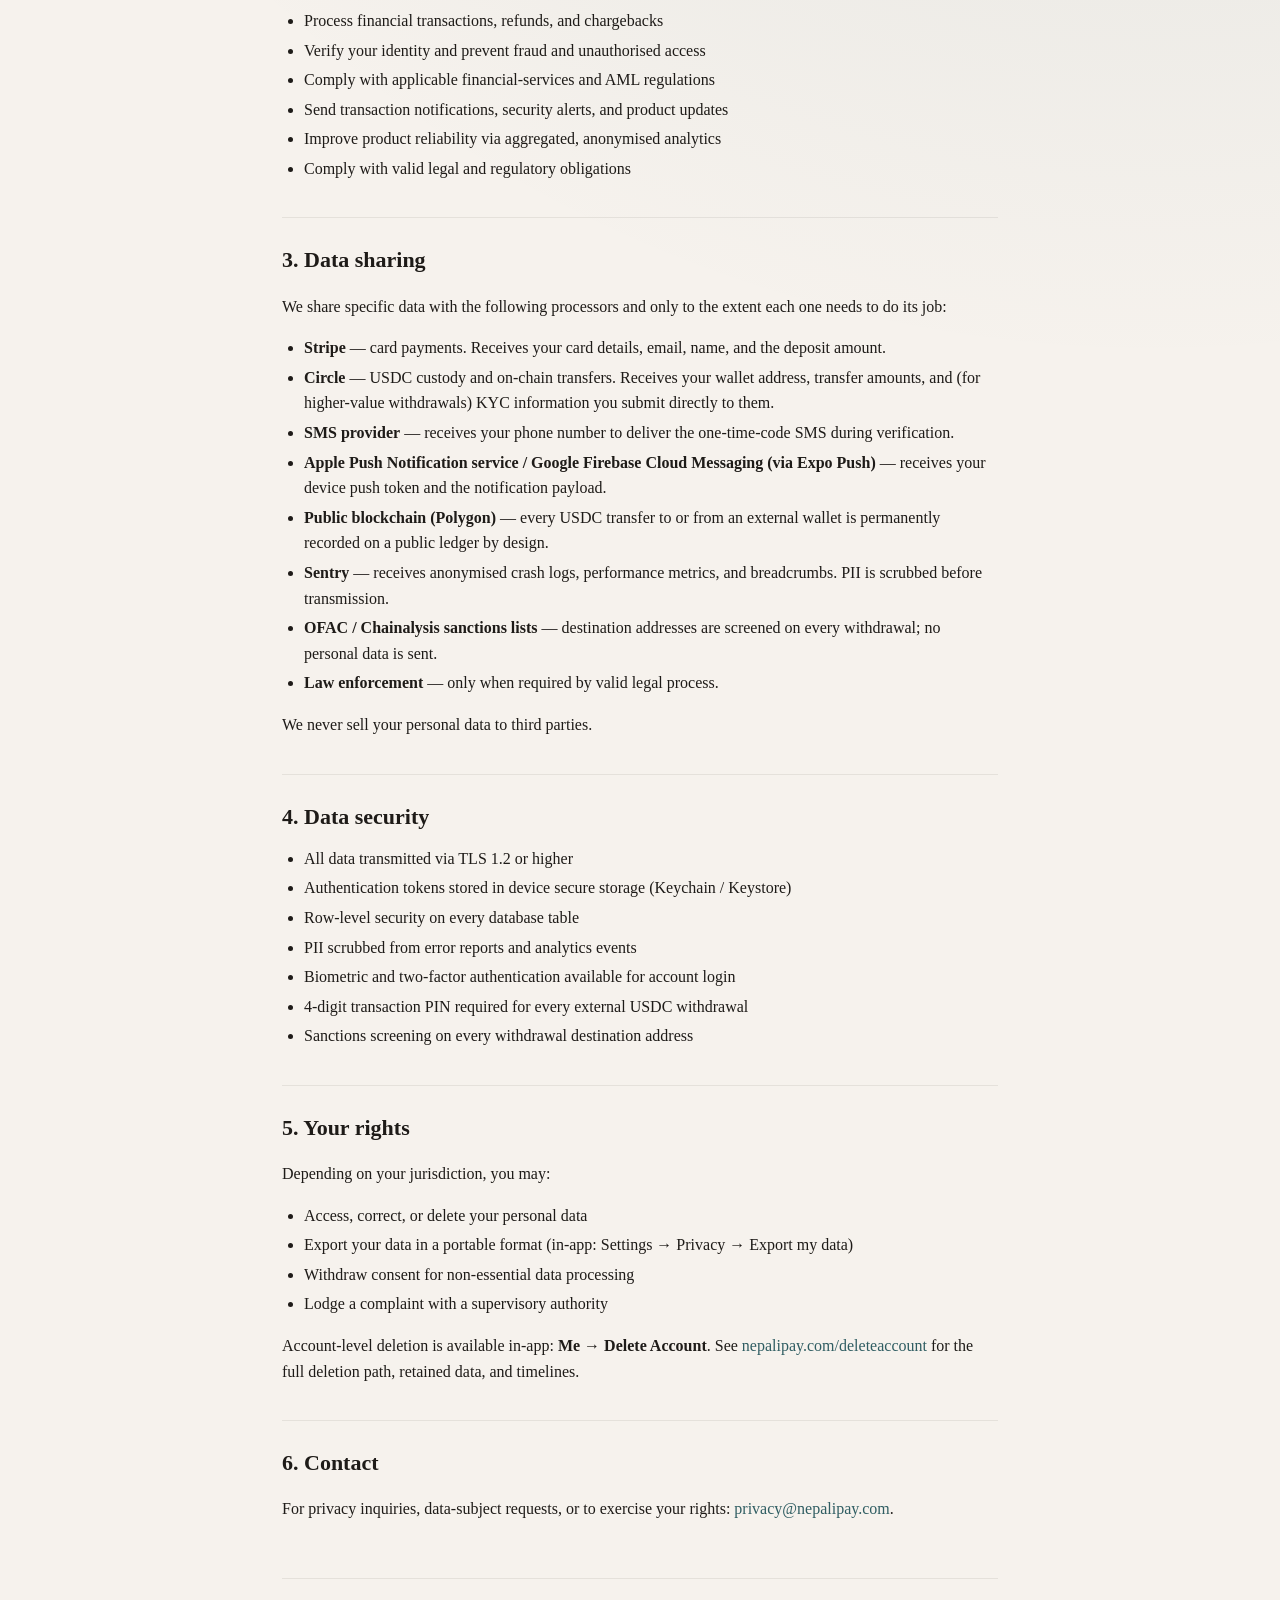
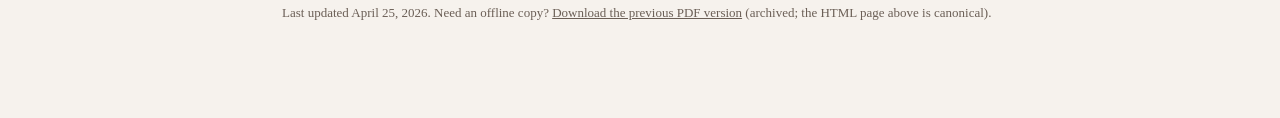
==== commit 7de85aaf: "docs: clarify appwide adult access requirement" ====
--- a/privacy.html
+++ b/privacy.html
@@ -6,7 +6,7 @@
     <title>Privacy Policy — NepaliPay</title>
     <meta
       name="description"
-      content="How NepaliPay handles information in its mobile app and related services."
+      content="How NepaliPay collects, uses, discloses, and safeguards your personal information."
     />
     <link rel="stylesheet" href="assets/doc.css" />
   </head>
@@ -16,118 +16,167 @@
 
       <p class="doc-eyebrow">Legal</p>
       <h1>Privacy Policy</h1>
-      <p class="doc-meta">Proposed update for owner review — effective date pending approval</p>
+      <p class="doc-meta">Effective Date: April 25, 2026</p>
 
       <p>
-        Fintex Australia Pty Ltd operates NepaliPay's mobile app, customer support,
-        and marketing website.
-        This notice describes information used by those services. The availability
-        of payment and wallet features can vary; the relevant data flows below
-        apply when you use those features.
+        NepaliPay (&ldquo;we&rdquo;, &ldquo;us&rdquo;, &ldquo;our&rdquo;) operates the NepaliPay
+        mobile application and the marketing website at nepalipay.com. This Privacy Policy
+        explains how we collect, use, disclose, and safeguard your information.
       </p>
 
-      <h2>1. Information we handle</h2>
-      <h3>1.1 Account and profile</h3>
+      <h2>1. Information we collect</h2>
+
+      <h3>1.1 Personal information</h3>
       <ul>
-        <li>Information you provide to register and maintain an account, such as an email address or phone number, username, display name, full name, and optional profile content. We ask for a self-reported date of birth to check the app's 18-or-older access requirement, including for an existing account without a recorded date of birth. This age check is not identity verification. Personal Details can also save a mailing address if you enter one.</li>
-        <li>Sign-in identifiers and account security information used for authentication and abuse prevention.</li>
+        <li>Full name and chosen username</li>
+        <li>Email address (signup)</li>
+        <li>Phone number (SMS one-time-code verification)</li>
+        <li>Self-reported date of birth for the 18+ age check required to use NepaliPay (not identity verification)</li>
+        <li>Profile photo and banner (optional)</li>
+        <li>OAuth provider identifier when you sign in with Google or Apple</li>
       </ul>
 
-      <h3>1.2 Payments and activity</h3>
+      <h3>1.2 Authentication &amp; security</h3>
       <ul>
-        <li>Transaction records, amounts, status, timestamps, and related account or counterparty references for features you use, including transfers, gifts, and store credit purchases.</li>
-        <li>If card deposits are available and you use them, Stripe handles card entry and processing; we handle the resulting payment and account records.</li>
-        <li>If Circle wallet features are available and you use them, wallet addresses, transfer instructions, and transaction identifiers are processed for those features. On-chain activity may be visible on a public blockchain.</li>
-        <li>Apple or Google may process an in-app store credit purchase on the corresponding platform. We receive purchase information needed to verify and credit it.</li>
+        <li>Hashed account password (bcrypt; we never see your plaintext)</li>
+        <li>Hashed 4-digit transaction PIN (bcrypt) used to authorise withdrawals</li>
+        <li>
+          Device biometric capability flag (Face ID / Touch ID / fingerprint) — biometric data
+          itself stays on your device and is never transmitted
+        </li>
+        <li>TOTP shared secret if you enable two-factor authentication</li>
       </ul>
 
-      <h3>1.3 Messages, content, and calls</h3>
+      <h3>1.3 Financial information</h3>
       <ul>
-        <li>Messages and their delivery metadata, including sender, recipient or conversation, and time. The app encrypts private direct and group message content in supported flows. Public room messages are not end-to-end encrypted, and message metadata remains visible to us. If a message flow cannot use private-message encryption, do not assume that protection applies.</li>
-        <li>Posts, comments, reactions, media, and other content that you choose to share. Content posted to public areas can be seen by other users.</li>
-        <li>If you choose Location in a chat and grant foreground location permission, the app gets one position and sends its latitude and longitude in a location message to that conversation. It does not use this action for background tracking.</li>
-        <li>Call participation and connection records needed to set up and operate voice or video calls.</li>
-        <li>Some supported private-message flows attach a short preview to notification metadata. When the receiving user permits previews, that preview can be sent through notification providers. A notification preview is separate from encrypted message content.</li>
+        <li>
+          Payment card details (collected and tokenised by Stripe; we never see or store the full
+          card number)
+        </li>
+        <li>Transaction history and wallet balances (USD, USDC, USDT)</li>
+        <li>
+          Stablecoin wallet addresses (via Circle); on-chain transfers are public on the Polygon
+          blockchain by design
+        </li>
+        <li>Gift purchases, game stakes and payouts</li>
       </ul>
 
-      <h3>1.4 Device, usage, and support</h3>
+      <h3>1.4 Communications &amp; content</h3>
       <ul>
-        <li>Device and app information, IP address, approximate country from request headers, notification tokens, security events, and usage information needed to run and protect the service.</li>
-        <li>Diagnostics if error reporting is available in your app. Product analytics is off until you opt in on your device; if analytics is available and you enable Product analytics in App Settings, events sent to PostHog can include a user identifier, feature activity, transaction amount and currency, gift credit values, or game stake and room identifiers.</li>
-        <li>If the GIF picker is available and you search it, the search terms are sent to GIPHY.</li>
-        <li>Information you provide when you contact support or report a problem.</li>
+        <li>
+          Direct messages and group chat messages — end-to-end encrypted with libsodium
+          <code>nacl.box</code>; we cannot read the plaintext
+        </li>
+        <li>Public room messages, posts, comments, reactions, and stories you publish</li>
+        <li>Photos, videos, voice recordings, and stickers you upload</li>
+        <li>
+          Voice and video calls — peer-to-peer WebRTC with DTLS-SRTP encryption; not recorded or
+          stored on our servers
+        </li>
       </ul>
 
-      <h2>2. Why we use it</h2>
+      <h3>1.5 Device &amp; usage data</h3>
+      <ul>
+        <li>Device model, OS version, app version and build number</li>
+        <li>Push-notification token (Apple APNs / Google FCM via Expo Push)</li>
+        <li>Device fingerprint (used for rate-limiting and abuse prevention)</li>
+        <li>
+          IP address and approximate (city-level) location for fraud screening, sanctions
+          compliance, and the geo-gate on cash games
+        </li>
+        <li>Online / away / busy / offline presence state</li>
+        <li>
+          App usage patterns, in-app search queries, screen interactions, and crash reports
+          (via Sentry)
+        </li>
+      </ul>
+
+      <h2>2. How we use your information</h2>
+      <ul>
+        <li>Provide and maintain our services</li>
+        <li>Process financial transactions, refunds, and chargebacks</li>
+        <li>Verify your identity and prevent fraud and unauthorised access</li>
+        <li>Comply with applicable financial-services and AML regulations</li>
+        <li>Send transaction notifications, security alerts, and product updates</li>
+        <li>Improve product reliability via aggregated, anonymised analytics</li>
+        <li>Comply with valid legal and regulatory obligations</li>
+      </ul>
+
+      <h2>3. Data sharing</h2>
       <p>
-        We use this information to provide accounts, communication, payments and
-        other requested features; deliver notifications; respond to support
-        requests; maintain security; investigate misuse; and understand and
-        improve service reliability.
-      </p>
-
-      <h2>3. Who receives information</h2>
-      <p>
-        The following services may receive information when you use features
-        that rely on them. Availability can vary by device, account, and location:
+        We share specific data with the following processors and only to the extent each one
+        needs to do its job:
       </p>
       <ul>
-        <li><strong>Supabase</strong> provides backend, authentication, database, storage, and related services.</li>
-        <li><strong>Stripe</strong> processes card deposits when that feature is available and used.</li>
-        <li><strong>Circle</strong> processes wallet and stablecoin operations when those features are available and used.</li>
-        <li><strong>Apple and Google</strong> provide sign-in, app distribution, and platform purchase services where used.</li>
-        <li><strong>Twilio</strong> delivers SMS or WhatsApp verification codes when phone verification is used.</li>
-        <li><strong>Expo Push Service, Apple Push Notification service, and Firebase Cloud Messaging</strong> deliver push tokens and notification payloads when notifications are used.</li>
-        <li><strong>Sentry</strong> receives diagnostics if error reporting is available in your app. <strong>PostHog</strong> receives product analytics events only if analytics is available and you opt in on your device.</li>
-        <li><strong>GIPHY</strong> receives GIF search requests when the picker is available and you use it.</li>
+        <li>
+          <strong>Stripe</strong> — card payments. Receives your card details, email, name, and
+          the deposit amount.
+        </li>
+        <li>
+          <strong>Circle</strong> — USDC custody and on-chain transfers. Receives your wallet
+          address, transfer amounts, and (for higher-value withdrawals) KYC information you
+          submit directly to them.
+        </li>
+        <li>
+          <strong>SMS provider</strong> — receives your phone number to deliver the one-time-code
+          SMS during verification.
+        </li>
+        <li>
+          <strong>Apple Push Notification service / Google Firebase Cloud Messaging
+          (via Expo Push)</strong> — receives your device push token and the notification
+          payload.
+        </li>
+        <li>
+          <strong>Public blockchain (Polygon)</strong> — every USDC transfer to or from an
+          external wallet is permanently recorded on a public ledger by design.
+        </li>
+        <li>
+          <strong>Sentry</strong> — receives anonymised crash logs, performance metrics, and
+          breadcrumbs. PII is scrubbed before transmission.
+        </li>
+        <li>
+          <strong>OFAC / Chainalysis sanctions lists</strong> — destination addresses are
+          screened on every withdrawal; no personal data is sent.
+        </li>
+        <li><strong>Law enforcement</strong> — only when required by valid legal process.</li>
+      </ul>
+      <p>We never sell your personal data to third parties.</p>
+
+      <h2>4. Data security</h2>
+      <ul>
+        <li>All data transmitted via TLS 1.2 or higher</li>
+        <li>Authentication tokens stored in device secure storage (Keychain / Keystore)</li>
+        <li>Row-level security on every database table</li>
+        <li>PII scrubbed from error reports and analytics events</li>
+        <li>Biometric and two-factor authentication available for account login</li>
+        <li>4-digit transaction PIN required for every external USDC withdrawal</li>
+        <li>Sanctions screening on every withdrawal destination address</li>
+      </ul>
+
+      <h2>5. Your rights</h2>
+      <p>Depending on your jurisdiction, you may:</p>
+      <ul>
+        <li>Access, correct, or delete your personal data</li>
+        <li>Export your data in a portable format (in-app: Settings → Privacy → Export my data)</li>
+        <li>Withdraw consent for non-essential data processing</li>
+        <li>Lodge a complaint with a supervisory authority</li>
       </ul>
       <p>
-        Information you post in public areas is available to other users. We may
-        disclose information when required by applicable law or to protect users
-        and the service.
-      </p>
-
-      <h2>4. Security and retention</h2>
-      <p>
-        We use access controls and technical safeguards for information in the
-        service. Private message encryption protects message content in supported
-        flows; it does not cover account details, message metadata, public room
-        content, or a notification preview that is sent to a push provider. If a
-        message flow cannot use private-message encryption, do not assume that
-        protection applies.
-        No security measure can remove all risk.
-      </p>
-      <p>
-        We keep information for service, security, dispute, and applicable legal
-        needs. Different records can have different retention periods. Account
-        deletion may leave records that must be retained for those purposes.
-        Request account deletion through Me → Delete Account in the app. If the
-        in-app request is unavailable or you cannot complete it there, follow the
-        <a href="https://nepalipay.com/deleteaccount">public deletion request guide</a>.
-        You can also email
-        <a href="mailto:support@nepalipay.com">support@nepalipay.com</a>.
-        A request does not bypass unresolved balances, pending payments, provider
-        records, or other documented holds, and is not confirmation that deletion
-        is complete.
-      </p>
-
-      <h2>5. Your choices and requests</h2>
-      <p>
-        You can update some profile details in the app, control available
-        notification settings, and request account deletion. You may also ask
-        to access, correct, or delete information, subject to applicable law
-        and any records we need to retain.
+        Account-level deletion is available in-app: <strong>Me → Delete Account</strong>. See
+        <a href="https://nepalipay.com/deleteaccount">nepalipay.com/deleteaccount</a> for the
+        full deletion path, retained data, and timelines.
       </p>
 
       <h2>6. Contact</h2>
       <p>
-        Fintex Australia Pty Ltd handles NepaliPay privacy questions and
-        requests. Email <a href="mailto:contact@nepalipay.com">contact@nepalipay.com</a>.
+        For privacy inquiries, data-subject requests, or to exercise your rights:
+        <a href="mailto:privacy@nepalipay.com">privacy@nepalipay.com</a>.
       </p>
 
       <div class="doc-foot">
-        This proposed update is pending owner review and is not yet effective.
-        The <a href="PRIVACY_POLICY.pdf">PDF is an archived earlier version</a>.
+        Last updated April 25, 2026.
+        Need an offline copy? <a href="PRIVACY_POLICY.pdf">Download the previous PDF version</a>
+        (archived; the HTML page above is canonical).
       </div>
     </article>
   </body>
